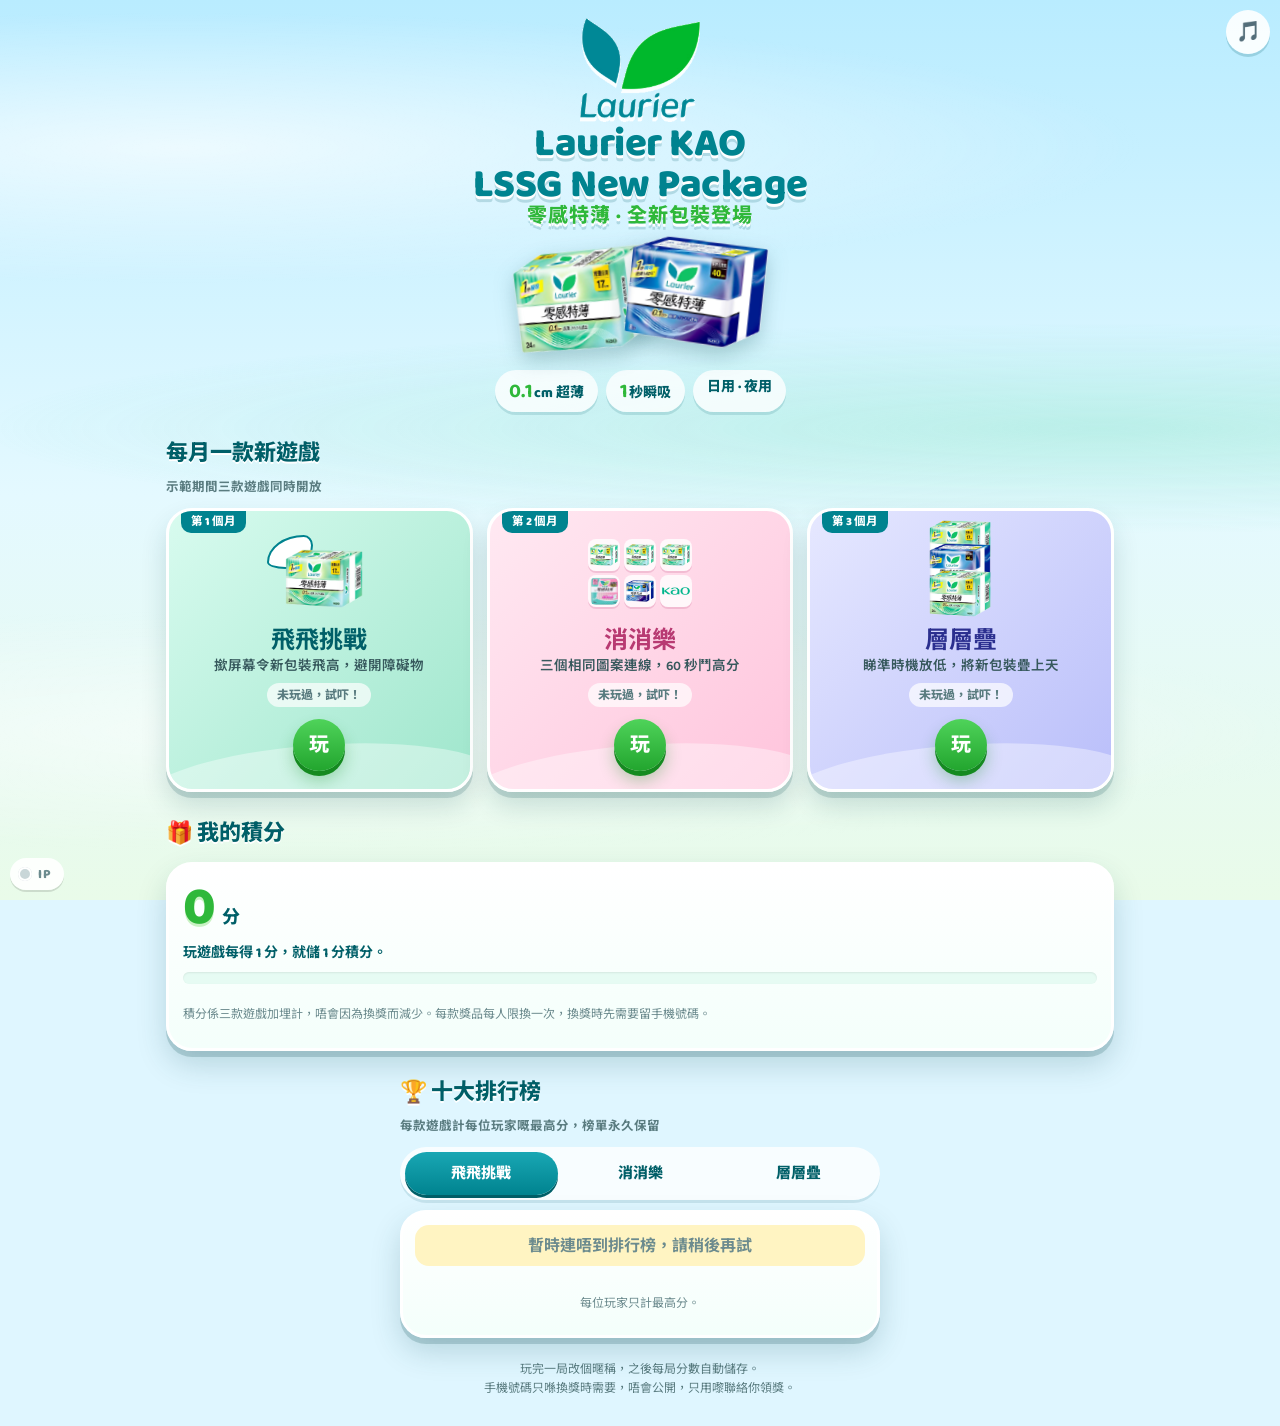
==== index.html @ 06feb4a9 "改做累計積分換獎品：每月一款遊戲、永久排行榜、四級獎品 - 移除抽獎輪盤；每得 1 分累計積分加 1 分，三款遊戲加埋計 - 計分統一：飛飛挑戰過一組 1 分、消消樂每消除一次 1 分、層層疊每疊一層" ====
<!doctype html>
<html lang="zh-HK">
<head>
<meta charset="utf-8">
<meta name="viewport" content="width=device-width,initial-scale=1,viewport-fit=cover">
<meta name="theme-color" content="#b9ecff">
<title>Laurier KAO LSSG New Package 遊戲大廳</title>
<meta name="description" content="Laurier 零感特薄新包裝小遊戲：飛飛挑戰、消消樂、層層疊。揀一款即玩，挑戰十大排行榜！">
<meta property="og:title" content="Laurier KAO LSSG New Package 遊戲大廳">
<meta property="og:description" content="三款 Laurier 零感特薄新包裝小遊戲，揀一款即玩，挑戰十大排行榜！">
<meta property="og:image" content="shared/assets/new1.png?v=3">
<link rel="icon" href="shared/assets/leaf.png?v=3">
<link rel="apple-touch-icon" href="shared/assets/leaf.png?v=3">
<link rel="preconnect" href="https://fonts.googleapis.com">
<link rel="preconnect" href="https://fonts.gstatic.com" crossorigin>
<link href="https://fonts.googleapis.com/css2?family=Baloo+2:wght@600;800&family=Noto+Sans+HK:wght@500;700;900&display=swap" rel="stylesheet">
<link rel="stylesheet" href="shared/common.css?v=12">
<link rel="stylesheet" href="shared/ip.css?v=12">
<script src="shared/ip.js?v=12"></script>
<link rel="stylesheet" href="hub.css?v=12">
</head>
<body class="hub">
<div class="bubbles" aria-hidden="true"></div>
<button class="icon-btn" id="mute" type="button">🎵</button>

<main class="lobby">
  <header class="hero">
    <span class="ip-badge ip-only">IP 期間限定版</span>
    <img class="ip-art ip-mascot" data-ip-art="mascot.png" alt="">
    <img class="logo" src="shared/assets/logo.png?v=3" alt="Laurier">
    <h1 class="title">Laurier KAO<br>LSSG New Package<small>零感特薄 · 全新包裝登場</small></h1>
    <div class="hero-packs" aria-hidden="true">
      <img class="hp hp-day" src="shared/assets/new1.png?v=3" alt="">
      <img class="hp hp-night" src="shared/assets/new2.png?v=3" alt="">
    </div>
    <ul class="chips" aria-label="產品特點">
      <li><b>0.1</b>cm 超薄</li>
      <li><b>1</b>秒瞬吸</li>
      <li>日用 · 夜用</li>
    </ul>
  </header>

  <section aria-labelledby="pickTitle">
    <h2 class="sec-title" id="pickTitle">每月一款新遊戲</h2>
    <p class="lb-reset" id="scheduleNote">示範期間三款遊戲同時開放</p>
    <div class="games">
      <a class="game-card g-fly" href="fly/" data-game="fly">
        <span class="month-tag">第 1 個月</span>
        <div class="art" aria-hidden="true">
          <span class="wing"></span>
          <img src="shared/assets/new1.png?v=3" alt="">
        </div>
        <div class="info">
          <h3>飛飛挑戰</h3>
          <p>撳屏幕令新包裝飛高，避開障礙物</p>
          <span class="best" data-best="laurier_fly_best"></span>
        </div>
        <span class="go">玩</span>
      </a>
      <a class="game-card g-match" href="match/" data-game="match">
        <span class="month-tag">第 2 個月</span>
        <div class="art" aria-hidden="true">
          <div class="mini-grid">
            <img src="shared/assets/new1.png?v=3" alt=""><img src="shared/assets/new1.png?v=3" alt=""><img src="shared/assets/new1.png?v=3" alt="">
            <img src="shared/assets/old1.png?v=3" alt=""><img src="shared/assets/new2.png?v=3" alt=""><img src="shared/assets/kao.png?v=3" alt="">
          </div>
        </div>
        <div class="info">
          <h3>消消樂</h3>
          <p>三個相同圖案連線，60 秒鬥高分</p>
          <span class="best" data-best="laurier_match_best"></span>
        </div>
        <span class="go">玩</span>
      </a>
      <a class="game-card g-stack" href="stack/" data-game="stack">
        <span class="month-tag">第 3 個月</span>
        <div class="art" aria-hidden="true">
          <img class="s3" src="shared/assets/new1.png?v=3" alt="">
          <img class="s2" src="shared/assets/new2.png?v=3" alt="">
          <img class="s1" src="shared/assets/new1.png?v=3" alt="">
        </div>
        <div class="info">
          <h3>層層疊</h3>
          <p>睇準時機放低，將新包裝疊上天</p>
          <span class="best" data-best="laurier_stack_best"></span>
        </div>
        <span class="go">玩</span>
      </a>
    </div>
  </section>

  <section class="wallet" aria-labelledby="walletTitle">
    <h2 class="sec-title" id="walletTitle">🎁 我的積分</h2>
    <div class="card wallet-card">
      <div class="pts-row"><b class="pts" id="myPts">0</b><span>分</span></div>
      <p class="pts-next" id="ptsNext">玩遊戲每得 1 分，就儲 1 分積分。</p>
      <div class="pts-bar" aria-hidden="true"><i id="ptsFill"></i></div>
      <ul class="tiers" id="tiers"></ul>
      <p class="lb-note">積分係三款遊戲加埋計，唔會因為換獎而減少。每款獎品每人限換一次，換獎時先需要留手機號碼。</p>
    </div>
  </section>

  <section class="board-sec" aria-labelledby="lbTitle">
    <img class="ip-art ip-corner" data-ip-art="corner.png" alt="">
    <h2 class="sec-title" id="lbTitle">🏆 十大排行榜</h2>
    <p class="lb-reset">每款遊戲計每位玩家嘅最高分，榜單永久保留</p>
    <div class="tabs" role="tablist">
      <button type="button" role="tab" class="tab on" data-game="fly" aria-selected="true">飛飛挑戰</button>
      <button type="button" role="tab" class="tab" data-game="match" aria-selected="false">消消樂</button>
      <button type="button" role="tab" class="tab" data-game="stack" aria-selected="false">層層疊</button>
    </div>
    <div class="card board-card">
      <ol class="lb" id="lbList"></ol>
      <p class="lb-note" id="lbNote"></p>
    </div>
  </section>

  <footer class="foot">玩完一局改個暱稱，之後每局分數自動儲存。<br>手機號碼只喺換獎時需要，唔會公開，只用嚟聯絡你領獎。</footer>
</main>

<div class="modal" id="redeemModal" hidden>
  <div class="card pop">
    <button class="close" type="button" data-close aria-label="關閉">×</button>
    <h2>🎁 兌換獎品</h2>
    <div id="redeemBody"></div>
  </div>
</div>

<script src="shared/config.js?v=12"></script>
<script src="shared/common.js?v=12"></script>
<script src="hub.js?v=12"></script>
</body>
</html>
---- shared/common.css ----
:root {
  --teal: #00838f;
  --teal-dark: #005f68;
  --green: #2fb83a;
  --green-light: #c9f2c4;
  --mint: #e6fbf3;
  --sky: #bfeaff;
  --pink: #ff7eb6;
  --yellow: #ffd84d;
  --ink: #17363a;
  --white: #ffffff;
  --card-shadow: 0 6px 0 rgba(0, 70, 76, .18), 0 14px 30px rgba(0, 70, 76, .18);
  --font: 'Baloo 2', 'Noto Sans HK', 'PingFang HK', 'Microsoft JhengHei', system-ui, sans-serif;
}
* { box-sizing: border-box; -webkit-tap-highlight-color: transparent; }
html, body { margin: 0; height: 100%; }
body {
  font-family: var(--font);
  color: var(--ink);
  background: linear-gradient(180deg, #b9ecff 0%, #e4f9ff 55%, #e9fbe9 100%);
  overflow: hidden;
  overscroll-behavior: none;
  touch-action: manipulation;
  -webkit-user-select: none; user-select: none;
}
button { font-family: inherit; cursor: pointer; }

/* floating decorative bubbles */
.bubbles { position: fixed; inset: 0; pointer-events: none; overflow: hidden; z-index: 0; }
.bubbles span {
  position: absolute; bottom: -60px; border-radius: 50%;
  background: radial-gradient(circle at 30% 30%, #fff, rgba(255,255,255,.35) 45%, rgba(255,255,255,.08) 70%);
  border: 2px solid rgba(255,255,255,.7);
  animation: rise linear infinite;
}
@keyframes rise { to { transform: translateY(-120vh) translateX(30px); } }

.screen {
  position: fixed; inset: 0; z-index: 5;
  display: flex; flex-direction: column; align-items: center; justify-content: center;
  padding: max(16px, env(safe-area-inset-top)) 16px max(16px, env(safe-area-inset-bottom));
  overflow-y: auto;
}
.screen[hidden] { display: none; }

.logo { width: min(150px, 38vw); filter: drop-shadow(0 4px 0 rgba(255,255,255,.9)); }
.title {
  margin: 6px 0 2px; text-align: center; line-height: 1.02;
  font-size: clamp(30px, 9vw, 46px); font-weight: 800; color: var(--teal);
  text-shadow: 0 3px 0 #fff, 0 6px 0 rgba(0, 95, 104, .18);
  letter-spacing: -.5px;
}
.title small { display: block; font-size: .5em; color: var(--green); letter-spacing: 1px; }
.tagline { margin: 4px 0 14px; font-weight: 700; color: var(--teal-dark); text-align: center; font-size: 15px; }

.btn {
  border: 0; border-radius: 999px; padding: 14px 34px;
  font-size: 22px; font-weight: 800; color: #fff;
  background: linear-gradient(180deg, #4fd35a, #22a52e);
  box-shadow: 0 6px 0 #158a20, 0 12px 20px rgba(21, 138, 32, .35);
  transition: transform .08s;
}
.btn:active { transform: translateY(4px); box-shadow: 0 2px 0 #158a20; }
.btn.teal { background: linear-gradient(180deg, #19a7b4, #00838f); box-shadow: 0 6px 0 #005f68, 0 12px 20px rgba(0, 95, 104, .3); }
.btn.teal:active { box-shadow: 0 2px 0 #005f68; }
.btn.ghost { background: #fff; color: var(--teal); box-shadow: 0 5px 0 rgba(0, 95, 104, .25); font-size: 17px; padding: 10px 22px; }
.btn.small { font-size: 17px; padding: 10px 22px; }
.btn:disabled { opacity: .6; }
.btn-row { display: flex; gap: 12px; flex-wrap: wrap; justify-content: center; margin-top: 14px; }

.pulse { animation: pulse 1.4s ease-in-out infinite; }
@keyframes pulse { 50% { transform: scale(1.06); } }

.icon-btn {
  position: fixed; z-index: 30; top: max(10px, env(safe-area-inset-top)); right: 10px;
  width: 44px; height: 44px; border-radius: 50%; border: 0; font-size: 20px;
  background: rgba(255,255,255,.9); box-shadow: 0 3px 0 rgba(0,95,104,.2);
}

.card {
  background: #fff; border-radius: 26px; padding: 18px 18px 16px;
  width: min(380px, 100%); box-shadow: var(--card-shadow); text-align: center;
  border: 3px solid #fff; position: relative;
}
.card h2 { margin: 0 0 4px; font-size: 26px; color: var(--teal); }
.big-score { font-size: 64px; font-weight: 800; line-height: 1; color: var(--green); text-shadow: 0 4px 0 var(--green-light); }
.sub { color: #5a7c80; font-weight: 600; font-size: 14px; }

/* leaderboard list */
.lb { list-style: none; margin: 10px 0 0; padding: 0; text-align: left; }
.lb li {
  display: flex; align-items: center; gap: 10px; padding: 7px 12px; margin-bottom: 5px;
  background: var(--mint); border-radius: 14px; font-weight: 700;
}
.lb li:nth-child(1) { background: #fff4c2; }
.lb li:nth-child(2) { background: #eef2f6; }
.lb li:nth-child(3) { background: #ffe6d4; }
.lb li.me { outline: 3px solid var(--green); }
.lb .rk { width: 28px; text-align: center; font-size: 18px; }
.lb .nm { flex: 1; overflow: hidden; text-overflow: ellipsis; white-space: nowrap; }
.lb .sc { font-size: 20px; color: var(--teal); }
.lb .lb-empty { justify-content: center; color: #6c8b8e; background: transparent; }
.lb-note { font-size: 12px; color: #6c8b8e; margin-top: 8px; }

/* score form */
.submit-form { margin-top: 12px; text-align: left; }
.submit-form label { display: block; font-weight: 700; font-size: 14px; margin: 8px 0 4px; }
.submit-form input[type=text], .submit-form input[type=tel] {
  width: 100%; padding: 11px 14px; font-size: 17px; font-family: inherit;
  border: 2.5px solid #bfe7e0; border-radius: 14px; outline: none; background: #f7fffc;
  -webkit-user-select: text; user-select: text;
}
.submit-form input:focus { border-color: var(--teal); }
.submit-form .agree { display: flex; gap: 8px; align-items: flex-start; font-size: 12px; font-weight: 500; color: #4f6f72; line-height: 1.4; }
.submit-form .agree input { margin-top: 2px; width: 18px; height: 18px; flex: none; }
.submit-form .form-msg { min-height: 20px; font-size: 14px; font-weight: 700; color: #e0527f; text-align: center; margin: 6px 0 0; }
.submit-form.done .form-msg { color: var(--green); }
.submit-form.done .fields { display: none; }
.submit-form button { width: 100%; margin-top: 8px; }

.foot { margin-top: 14px; font-size: 12px; color: #5a7c80; text-align: center; }
.foot a { color: var(--teal); font-weight: 700; }

.modal { position: fixed; inset: 0; z-index: 40; background: rgba(0, 60, 66, .35); display: flex; align-items: center; justify-content: center; padding: 16px; overflow-y: auto; }
.modal[hidden] { display: none; }
.modal .close { position: absolute; top: 8px; right: 10px; border: 0; background: none; font-size: 26px; color: #7aa; }

.pop { animation: pop .35s cubic-bezier(.2, 1.6, .5, 1) both; }
@keyframes pop { from { transform: scale(.6); opacity: 0; } }

/* ---------- brand layer (shared by lobby and games) ---------- */
:root {
  --night: #2b2f8f;
  --night-deep: #1b1d5c;
  --lav: #c9cbf7;
  --glass: rgba(255, 255, 255, .78);
}
body::before {
  /* soft ribbons, like the waves printed on the new pack */
  content: ''; position: fixed; inset: -10% -40%; z-index: 0; pointer-events: none; opacity: .9;
  background:
    radial-gradient(60% 18% at 30% 22%, rgba(255,255,255,.75), transparent 70%),
    radial-gradient(70% 14% at 70% 48%, rgba(120,225,190,.38), transparent 70%),
    radial-gradient(65% 16% at 35% 76%, rgba(255,255,255,.6), transparent 70%);
  animation: drift 16s ease-in-out infinite alternate;
}
@keyframes drift { from { transform: translateX(-4%) rotate(-5deg); } to { transform: translateX(4%) rotate(-2deg); } }

.eyebrow {
  display: inline-block; font-size: 12px; font-weight: 800; letter-spacing: 1.5px; text-transform: uppercase;
  color: var(--teal-dark); background: var(--glass); border-radius: 99px; padding: 4px 12px; margin-bottom: 4px;
  box-shadow: 0 2px 0 rgba(0,95,104,.12);
}
.game-title {
  margin: 4px 0 2px; text-align: center; line-height: 1.05; text-wrap: balance;
  font-size: clamp(38px, 12vw, 58px); font-weight: 800; color: var(--teal);
  text-shadow: 0 3px 0 #fff, 0 7px 0 rgba(0, 95, 104, .16);
}
.game-title small { display: block; font-size: .36em; color: var(--green); letter-spacing: 2px; text-shadow: 0 2px 0 #fff; }

.home-btn {
  position: fixed; z-index: 30; top: max(10px, env(safe-area-inset-top)); left: 10px;
  height: 44px; padding: 0 14px 0 10px; border-radius: 99px; border: 0;
  display: inline-flex; align-items: center; gap: 4px; text-decoration: none;
  font: 800 15px var(--font); color: var(--teal);
  background: rgba(255,255,255,.9); box-shadow: 0 3px 0 rgba(0,95,104,.2);
}
.home-btn::before { content: '‹'; font-size: 26px; line-height: 1; margin-top: -4px; }
.home-btn:active, .icon-btn:active { transform: translateY(2px); }

.card { background: linear-gradient(180deg, #fff, #f4fffb); }
.big-score { animation: pop .45s cubic-bezier(.2, 1.6, .5, 1) both; }
.btn { position: relative; overflow: hidden; }
.btn::after { /* glossy highlight */
  content: ''; position: absolute; left: 8%; right: 8%; top: 4px; height: 38%; border-radius: 99px;
  background: linear-gradient(180deg, rgba(255,255,255,.45), rgba(255,255,255,0)); pointer-events: none;
}
.btn.ghost::after { display: none; }
a:focus-visible, button:focus-visible, input:focus-visible { outline: 3px solid var(--yellow); outline-offset: 2px; }

@media (prefers-reduced-motion: reduce) {
  body::before, .bubbles span, .pulse { animation: none !important; }
}
.home-btn[hidden] { display: none; }

/* ---------- lucky wheel ---------- */
.wheel-modal { z-index: 60; }
.wheel-card { width: min(400px, 100%); }
.wheel-sub { min-height: 20px; margin-bottom: 4px; }
.wheel-wrap { position: relative; width: min(300px, 76vw); aspect-ratio: 1; margin: 8px auto 12px; }
.wheel-canvas { width: 100%; height: 100%; display: block; filter: drop-shadow(0 8px 12px rgba(0,70,76,.25)); }
.wheel-pointer {
  position: absolute; left: 50%; top: -8px; translate: -50% 0; width: 0; height: 0; z-index: 2;
  border-left: 16px solid transparent; border-right: 16px solid transparent; border-top: 30px solid #ff4f8b;
  filter: drop-shadow(0 3px 0 rgba(0,0,0,.18));
}
.wheel-pointer::after { content: ''; position: absolute; left: -7px; top: -30px; width: 14px; height: 14px; border-radius: 50%; background: #fff; }
.wheel-go { width: 70%; }
.wheel-msg { margin: 12px 0 6px; font-weight: 700; line-height: 1.5; color: var(--teal-dark); }
.wheel-result b { font-size: 26px; color: var(--green); }
.wheel-result small { color: #5a7c80; }
.wheel-check { text-align: left; }
.wheel-check label { display: block; font-weight: 700; font-size: 14px; margin: 8px 0 4px; }
.wheel-check input { width: 100%; padding: 11px 14px; font: 600 17px var(--font); border: 2.5px solid #bfe7e0; border-radius: 14px; background: #f7fffc; -webkit-user-select: text; user-select: text; }
.wheel-check button { width: 100%; margin-top: 10px; }
.wheel-check .form-msg { min-height: 20px; font-size: 14px; font-weight: 700; color: #e0527f; text-align: center; margin: 6px 0 0; }
.spin-list { list-style: none; margin: 8px 0 0; padding: 0; text-align: left; }
.spin-list li { display: flex; align-items: center; justify-content: space-between; gap: 10px; padding: 10px 12px; margin-bottom: 6px; background: var(--mint); border-radius: 14px; font-size: 15px; }
.spin-list .btn { padding: 6px 18px; font-size: 15px; }
.spin-list .won { color: var(--green); font-weight: 800; font-size: 13px; text-align: right; }
.spin-list .nope { color: #6c8b8e; font-weight: 700; font-size: 13px; }
.spin-cta { width: 100%; margin-top: 8px; background: linear-gradient(180deg, #ff8fbe, #f0559a); box-shadow: 0 6px 0 #c23b77, 0 12px 20px rgba(194,59,119,.3); }
.spin-cta:active { box-shadow: 0 2px 0 #c23b77; }
.spin-cta[hidden] { display: none; }
.submit-form.done .spin-cta { display: block; }
.confetti { position: absolute; top: 45%; width: 8px; height: 12px; border-radius: 2px; animation: confetti 1.5s ease-out forwards; pointer-events: none; }
@keyframes confetti { to { transform: translate(var(--dx), var(--dy)) rotate(var(--r)); opacity: 0; } }
.wheel-check .agree { display: flex; gap: 8px; align-items: flex-start; font-size: 12px; font-weight: 500; color: #4f6f72; line-height: 1.4; }
.wheel-check .agree input { width: 18px; height: 18px; margin-top: 2px; flex: none; padding: 0; }
.link-btn { display: block; width: 100%; margin-top: 10px; border: 0; background: none; font: 600 13px var(--font); color: var(--teal); text-decoration: underline; }
.submit-form .form-msg .gain { font-size: 22px; color: var(--green); }
.submit-form.done .form-msg { line-height: 1.5; }
---- shared/ip.css ----
/* IP 期間限定版: pink gingham, polka dots, bows and hearts. Only applies when <html class="ip">. */
:root {
  --ip-bow: url("data:image/svg+xml,%3Csvg xmlns='http://www.w3.org/2000/svg' viewBox='0 0 64 40'%3E%3Cpath d='M30 19C22 4 6 2 3 10s6 19 27 11z' fill='%23ff9cc2' stroke='%23e0457b' stroke-width='2.5' stroke-linejoin='round'/%3E%3Cpath d='M34 19C42 4 58 2 61 10s-6 19-27 11z' fill='%23ff9cc2' stroke='%23e0457b' stroke-width='2.5' stroke-linejoin='round'/%3E%3Cpath d='M28 22l-9 15h8l5-8 5 8h8l-9-15z' fill='%23ff9cc2' stroke='%23e0457b' stroke-width='2.5' stroke-linejoin='round'/%3E%3Ccircle cx='32' cy='20' r='6.5' fill='%23ffc4da' stroke='%23e0457b' stroke-width='2.5'/%3E%3Cpath d='M12 9c4-2 8 0 11 4' stroke='%23fff' stroke-width='2' fill='none' stroke-linecap='round' opacity='.8'/%3E%3C/svg%3E");
  --ip-heart: url("data:image/svg+xml,%3Csvg xmlns='http://www.w3.org/2000/svg' viewBox='0 0 32 30'%3E%3Cpath d='M16 29S1 19.5 1 9.5C1 4.8 4.6 1 9 1c3 0 5.6 1.7 7 4.2C17.4 2.7 20 1 23 1c4.4 0 8 3.8 8 8.5C31 19.5 16 29 16 29z' fill='%23ff8fb8'/%3E%3Cellipse cx='9' cy='8' rx='3.5' ry='2.2' fill='%23fff' opacity='.7' transform='rotate(-30 9 8)'/%3E%3C/svg%3E");
}

/* --- the switch (always visible) --- */
.ip-switch {
  position: fixed; z-index: 70; left: max(10px, env(safe-area-inset-left)); bottom: max(10px, env(safe-area-inset-bottom));
  display: inline-flex; align-items: center; gap: 6px; height: 32px; padding: 0 12px 0 8px; border: 0; border-radius: 99px;
  font: 800 13px var(--font); letter-spacing: 1px; color: #6c8b8e; background: rgba(255,255,255,.88);
  box-shadow: 0 2px 0 rgba(0,0,0,.12); cursor: pointer;
}
.ip-switch .ip-dot { width: 14px; height: 14px; border-radius: 50%; background: #c9d6d8; box-shadow: inset 0 0 0 2px #fff; }
.ip-switch.on { color: #fff; background: linear-gradient(180deg, #ff8fbe, #e0457b); box-shadow: 0 2px 0 #b8325f; }
.ip-switch.on .ip-dot { background: #fff; }

/* artwork slots: only in IP mode */
.ip-art, .ip-only { display: none !important; }
html.ip .ip-art, html.ip .ip-only { display: revert !important; }

/* --- palette --- */
html.ip {
  --teal: #e0457b; --teal-dark: #b8325f; --green: #ff5c9a; --green-light: #ffd3e4;
  --mint: #fff0f6; --sky: #ffe3ef; --pink: #ff7eb6; --glass: rgba(255,255,255,.82);
  --card-shadow: 0 6px 0 rgba(184,50,95,.18), 0 14px 30px rgba(184,50,95,.18);
  background: #ffe9f2;
}
html.ip body {
  color: #5b2a3f;
  background:
    radial-gradient(circle, rgba(255,255,255,.75) 2.2px, transparent 2.6px) 0 0 / 22px 22px,
    linear-gradient(180deg, #ffd6e7 0%, #ffeaf3 55%, #fff6fa 100%);
}
html.ip body::before {
  background:
    radial-gradient(60% 18% at 30% 22%, rgba(255,255,255,.7), transparent 70%),
    radial-gradient(70% 14% at 70% 48%, rgba(255,160,200,.35), transparent 70%),
    radial-gradient(65% 16% at 35% 76%, rgba(255,255,255,.55), transparent 70%);
}
html.ip body.hub::after { background: radial-gradient(circle, rgba(255,255,255,.75) 2.2px, transparent 2.6px) 0 0 / 22px 22px, linear-gradient(180deg, #ffd6e7 0%, #ffeaf3 55%, #fff6fa 100%); }

/* floating bubbles become hearts */
html.ip .bubbles span { border: 0; border-radius: 0; background: var(--ip-heart) center / contain no-repeat; opacity: .75; }

/* titles */
html.ip .title, html.ip .game-title { color: #e0457b; text-shadow: 0 3px 0 #fff, 0 7px 0 rgba(184,50,95,.16); }
html.ip .title small, html.ip .game-title small { color: #ff5c9a; }
html.ip .eyebrow { color: #b8325f; }
html.ip .eyebrow::after { content: ' · 期間限定'; color: #ff5c9a; }
html.ip .eyebrow { position: relative; padding-left: 38px; }
html.ip .eyebrow::before { content: ''; position: absolute; left: 8px; top: 50%; width: 24px; height: 16px; translate: 0 -50%; background: var(--ip-bow) center / contain no-repeat; }

/* buttons */
html.ip .btn { background: linear-gradient(180deg, #ff8fbe, #f0559a); box-shadow: 0 6px 0 #c23b77, 0 12px 20px rgba(194,59,119,.32); }
html.ip .btn:active { box-shadow: 0 2px 0 #c23b77; }
html.ip .btn.teal { background: linear-gradient(180deg, #f06aa5, #d23f78); box-shadow: 0 6px 0 #a52c5c, 0 12px 20px rgba(165,44,92,.3); }
html.ip .btn.ghost { background: #fff; color: #e0457b; box-shadow: 0 5px 0 rgba(184,50,95,.22); }
html.ip .home-btn, html.ip .icon-btn { color: #e0457b; box-shadow: 0 3px 0 rgba(184,50,95,.22); }

/* cards and modals: white with a pink gingham band and a bow on top */
html.ip .card {
  background:
    linear-gradient(rgba(255,255,255,.94), rgba(255,255,255,.94)) padding-box,
    repeating-linear-gradient(0deg, rgba(255,143,184,.35) 0 8px, transparent 8px 16px),
    repeating-linear-gradient(90deg, rgba(255,143,184,.35) 0 8px, #fff 8px 16px);
  border: 6px solid transparent; background-clip: padding-box, border-box, border-box;
}
html.ip .card::before {
  content: ''; position: absolute; left: 50%; top: -24px; width: 60px; height: 38px; translate: -50% 0; z-index: 1;
  background: var(--ip-bow) center / contain no-repeat; pointer-events: none;
}
html.ip .modal { background: rgba(120,30,70,.3); }
html.ip #over { background: rgba(120,30,70,.25); }

/* leaderboard */
html.ip .lb li { background: #fff0f6; }
html.ip .lb li:nth-child(1) { background: #ffe1ee; }
html.ip .lb li:nth-child(2) { background: #fff3f8; }
html.ip .lb li:nth-child(3) { background: #ffeef1; }
html.ip .lb li.me { outline-color: #ff5c9a; }
html.ip .lb .sc { color: #e0457b; }
html.ip .big-score { color: #ff5c9a; text-shadow: 0 4px 0 #ffd3e4; }
html.ip .submit-form input[type=text] { border-color: #ffc4da; background: #fff8fb; }
html.ip .submit-form input:focus { border-color: #e0457b; }
html.ip .spin-list li { background: #fff0f6; }

/* ---------- lobby ---------- */
html.ip .hero { position: relative; }
html.ip .ip-badge {
  display: inline-block !important; margin: 0 0 6px; padding: 5px 16px 5px 34px; border-radius: 99px;
  font-weight: 800; font-size: 14px; letter-spacing: 1px; color: #fff;
  background: var(--ip-heart) 10px center / 18px no-repeat, linear-gradient(180deg, #ff8fbe, #e0457b);
  box-shadow: 0 3px 0 #b8325f;
}
html.ip .ip-mascot { display: block !important; width: min(170px, 44vw); margin: -6px auto 4px; filter: drop-shadow(0 8px 10px rgba(184,50,95,.25)); }
html.ip .chips li { color: #b8325f; box-shadow: 0 3px 0 rgba(184,50,95,.14); }
html.ip .chips b { color: #ff5c9a; }
html.ip .sec-title { color: #b8325f; }
html.ip .game-card { border-color: #fff; box-shadow: 0 6px 0 rgba(184,50,95,.16), 0 14px 26px rgba(184,50,95,.16); }
html.ip .g-fly { background: repeating-linear-gradient(0deg, rgba(255,255,255,.35) 0 10px, transparent 10px 20px), repeating-linear-gradient(90deg, rgba(255,255,255,.35) 0 10px, transparent 10px 20px), linear-gradient(135deg, #ffd9e8, #ffb3d0); }
html.ip .g-match { background: radial-gradient(circle, rgba(255,255,255,.7) 2.5px, transparent 3px) 0 0 / 18px 18px, linear-gradient(135deg, #ffe9f2, #ffc4dc); }
html.ip .g-stack { background: repeating-linear-gradient(90deg, rgba(255,255,255,.45) 0 12px, transparent 12px 24px), linear-gradient(135deg, #ffe0ee, #f7b7d6); }
html.ip .game-card h3, html.ip .g-match h3, html.ip .g-stack h3 { color: #c2386c; }
html.ip .game-card::after { content: ''; position: absolute; right: 10px; top: 8px; width: 34px; height: 22px; background: var(--ip-bow) center / contain no-repeat; }
html.ip .go { background: linear-gradient(180deg, #ff8fbe, #f0559a); box-shadow: 0 5px 0 #c23b77, 0 10px 16px rgba(194,59,119,.3); }
html.ip .g-fly .wing { border-color: #e0457b; }
html.ip .tabs { box-shadow: 0 3px 0 rgba(184,50,95,.12); }
html.ip .tab { color: #b8325f; }
html.ip .tab.on { background: linear-gradient(180deg, #ff8fbe, #e0457b); box-shadow: 0 3px 0 #b8325f; }
html.ip .board-sec { position: relative; }
html.ip .ip-corner { display: block !important; position: absolute; right: -4px; top: -26px; width: 82px; pointer-events: none; }

/* ---------- fly ---------- */
html.ip .pick-item { color: #b8325f; }
html.ip .pick-item.on { border-color: #ff5c9a; box-shadow: 0 8px 0 rgba(255,92,154,.3); }
html.ip .hud-score { text-shadow: 0 4px 0 #e0457b, 0 0 2px #e0457b, 3px 0 0 #e0457b, -3px 0 0 #e0457b, 0 -3px 0 #e0457b; }
html.ip .hud-tip, html.ip .hud-sub { color: #e0457b; }

/* ---------- match ---------- */
html.ip .howto, html.ip .hud-box { box-shadow: 0 4px 0 rgba(184,50,95,.14); }
html.ip .hud-box { background: linear-gradient(180deg, #fff, #fff0f6); }
html.ip .hud-box .val, html.ip #timeText, html.ip .howto-cap { color: #e0457b; }
html.ip .timebar i { background: linear-gradient(90deg, #ff8fbe, #ffc4da); }
html.ip .board {
  background: radial-gradient(circle, rgba(255,255,255,.8) 2.5px, transparent 3px) 0 0 / 20px 20px, linear-gradient(160deg, rgba(255,214,231,.85), rgba(255,236,244,.75));
  box-shadow: inset 0 0 0 3px rgba(255,255,255,.95), 0 8px 0 rgba(184,50,95,.16), 0 22px 44px rgba(184,50,95,.2);
}
html.ip .cell-bg { background: rgba(255,255,255,.6); }
html.ip .t0 .face { background: linear-gradient(160deg, #ffffff, #ffd9e8); }
html.ip .t1 .face { background: linear-gradient(160deg, #fff4fa, #f6c5e0); }
html.ip .t2 .face { background: linear-gradient(160deg, #ffffff, #ffe6cf); }
html.ip .t3 .face { background: linear-gradient(160deg, #ffffff, #e9e2ff); }
html.ip .t4 .face { background: linear-gradient(160deg, #ffffff, #dff5ea); }
html.ip .tile.new-pack .face::after, html.ip .tile-demo.t-new::after, html.ip .new-tag { background: linear-gradient(180deg, #ff8fbe, #e0457b); }
html.ip .tile-demo { background: linear-gradient(160deg, #ffffff, #ffd9e8); }
html.ip .tagline b { color: #ff5c9a; }
html.ip #play-screen.hurry::after { box-shadow: inset 0 0 60px 10px rgba(224,69,123,.55); }

/* ---------- stack ---------- */
html.ip .demo img { filter: drop-shadow(0 3px 0 rgba(184,50,95,.18)); }

/* ---------- lucky wheel ---------- */
html.ip .wheel-pointer { border-top-color: #e0457b; }
html.ip .spin-banner { background: repeating-linear-gradient(0deg, rgba(255,255,255,.3) 0 9px, transparent 9px 18px), repeating-linear-gradient(90deg, rgba(255,255,255,.3) 0 9px, transparent 9px 18px), linear-gradient(135deg, #ffd3e6, #ffa9cd); }
html.ip .ip-win { display: block !important; width: 120px; margin: 0 auto -6px; }
.screen .ip-mascot, html.ip .screen .ip-mascot { width: min(120px, 30vw) !important; margin: 0 auto 2px !important; }

/* IP character peeking over the match-3 board */
html.ip .ip-peek { display: block !important; position: absolute; z-index: 6; right: -10px; top: -60px; width: 74px; pointer-events: none; filter: drop-shadow(0 4px 4px rgba(184,50,95,.25)); }
html.ip .hud { position: relative; z-index: 7; }
/* IP character on the game-over card */
html.ip #over .card::after { content: ''; position: absolute; left: -18px; bottom: -14px; width: 84px; height: 72px; background: url('ip/win.png') center / contain no-repeat; pointer-events: none; }
html.ip .t5 .face { background: linear-gradient(160deg, #f2fbff, #b9e3fb); }
html.ip .t5 .face img { width: 96%; height: 96%; }
---- hub.css ----
/* Game lobby: one scrolling column — brand hero, three game cards, shared leaderboard. */
body.hub { overflow-x: hidden; overflow-y: auto; height: auto; min-height: 100%; -webkit-user-select: none; user-select: none; }
.lobby {
  position: relative; z-index: 2; width: min(480px, 100%); margin: 0 auto;
  padding: max(18px, env(safe-area-inset-top)) max(16px, env(safe-area-inset-right)) max(28px, env(safe-area-inset-bottom)) max(16px, env(safe-area-inset-left));
  display: flex; flex-direction: column; gap: 22px;
}

.hero { display: flex; flex-direction: column; align-items: center; text-align: center; }
.hero .logo { width: min(120px, 30vw); }
.hero .title { font-size: clamp(28px, 8.4vw, 40px); }
.hero-packs { position: relative; width: 250px; height: 118px; margin: 10px 0 2px; }
.hero-packs .hp { position: absolute; width: 138px; filter: drop-shadow(0 8px 10px rgba(0, 70, 76, .25)); }
.hp-day { left: 0; top: 10px; transform: rotate(-7deg); animation: floaty 3.2s ease-in-out infinite; }
.hp-night { right: 0; top: 0; transform: rotate(6deg); animation: floaty 3.2s ease-in-out -1.6s infinite; }
@keyframes floaty { 50% { translate: 0 -8px; } }
.chips { list-style: none; display: flex; flex-wrap: wrap; justify-content: center; gap: 8px; margin: 12px 0 0; padding: 0; }
.chips li {
  font-weight: 800; font-size: 14px; color: var(--teal-dark); background: var(--glass);
  border-radius: 99px; padding: 5px 14px; box-shadow: 0 3px 0 rgba(0, 95, 104, .14);
}
.chips b { font-size: 20px; color: var(--green); margin-right: 1px; }

.sec-title { margin: 0 0 10px; font-size: 22px; font-weight: 800; color: var(--teal-dark); text-shadow: 0 2px 0 #fff; }

.games { display: flex; flex-direction: column; gap: 14px; }
.game-card {
  position: relative; display: flex; align-items: center; gap: 12px; min-height: 108px;
  padding: 12px 14px 12px 12px; border-radius: 26px; text-decoration: none; color: var(--ink); overflow: hidden;
  border: 3px solid #fff; box-shadow: 0 6px 0 rgba(0, 70, 76, .16), 0 14px 26px rgba(0, 70, 76, .16);
  transition: transform .1s;
}
.game-card:active { transform: translateY(4px) scale(.99); box-shadow: 0 2px 0 rgba(0, 70, 76, .16); }
.game-card::before { /* pack-style wave */
  content: ''; position: absolute; left: -10%; right: -10%; bottom: -46px; height: 90px; border-radius: 50%;
  background: rgba(255, 255, 255, .38); transform: rotate(-4deg); pointer-events: none;
}
.g-fly { background: linear-gradient(135deg, #d8fbef, #9fe6cc); }
.g-match { background: linear-gradient(135deg, #ffe9f2, #ffc4dc); }
.g-stack { background: linear-gradient(135deg, #e6e8ff, #b9befa); }
.game-card .art { position: relative; flex: none; width: 104px; height: 84px; }
.game-card .info { position: relative; flex: 1; min-width: 0; }
.game-card h3 { margin: 0; font-size: 24px; line-height: 1.1; color: var(--teal-dark); }
.g-match h3 { color: #b83a72; } .g-stack h3 { color: var(--night); }
.game-card p { margin: 2px 0 6px; font-size: 13.5px; font-weight: 600; line-height: 1.35; color: #37595d; }
.best { display: inline-block; font-size: 12px; font-weight: 800; padding: 2px 10px; border-radius: 99px; background: rgba(255, 255, 255, .7); color: #5a7c80; }
.best.has { color: var(--teal-dark); background: #fff; }
.go {
  position: relative; flex: none; width: 52px; height: 52px; border-radius: 50%; display: grid; place-items: center;
  font-weight: 800; font-size: 20px; color: #fff; background: linear-gradient(180deg, #4fd35a, #22a52e);
  box-shadow: 0 5px 0 #158a20, 0 10px 16px rgba(21, 138, 32, .3);
}

/* card art */
.g-fly .art img { position: absolute; left: 18px; top: 16px; width: 78px; animation: flyBob 1.5s ease-in-out infinite; }
.g-fly .wing {
  position: absolute; left: 0; top: 2px; width: 46px; height: 34px; background: #fff; border: 2.5px solid var(--teal);
  border-radius: 80% 20% 60% 40% / 80% 30% 70% 20%; transform-origin: 100% 100%; animation: flap .5s ease-in-out infinite alternate, flyBob 1.5s ease-in-out infinite;
}
@keyframes flap { from { rotate: 12deg; } to { rotate: -24deg; } }
@keyframes flyBob { 50% { translate: 0 -6px; } }
.mini-grid { display: grid; grid-template-columns: repeat(3, 1fr); gap: 4px; padding-top: 6px; }
.mini-grid img { width: 100%; aspect-ratio: 1; object-fit: contain; background: rgba(255, 255, 255, .8); border-radius: 8px; padding: 2px; box-shadow: 0 2px 0 rgba(184, 58, 114, .18); }
.mini-grid img:nth-child(-n+3) { animation: tilePulse 1.4s ease-in-out infinite; }
.mini-grid img:nth-child(2) { animation-delay: .12s; } .mini-grid img:nth-child(3) { animation-delay: .24s; }
@keyframes tilePulse { 50% { scale: 1.1; box-shadow: 0 0 0 2px var(--yellow); } }
.g-stack .art img { position: absolute; width: 62px; left: 20px; }
.g-stack .s1 { bottom: 0; } .g-stack .s2 { bottom: 25px; left: 26px; }
.g-stack .s3 { bottom: 50px; animation: stackSlide 1.4s ease-in-out infinite alternate; }
@keyframes stackSlide { from { translate: -16px 0; } to { translate: 16px 0; } }

/* leaderboard */
.tabs { display: flex; gap: 6px; background: var(--glass); padding: 5px; border-radius: 99px; margin-bottom: 10px; box-shadow: 0 3px 0 rgba(0, 95, 104, .12); }
.tab { flex: 1; border: 0; background: transparent; border-radius: 99px; padding: 9px 4px; font: 800 15px var(--font); color: var(--teal-dark); }
.tab.on { background: linear-gradient(180deg, #19a7b4, #00838f); color: #fff; box-shadow: 0 3px 0 #005f68; }
.board-card { width: 100%; padding: 12px 12px 10px; }
.board-card .lb { margin-top: 0; min-height: 60px; }

.foot { margin: 0; line-height: 1.6; }

@media (min-width: 760px) {
  .lobby { width: min(980px, 100%); }
  .games { flex-direction: row; }
  .game-card { flex: 1; flex-direction: column; text-align: center; padding: 18px 14px; }
  .game-card .art { margin: 0 auto; }
  .board-sec { width: min(480px, 100%); margin: 0 auto; }
}
@media (prefers-reduced-motion: reduce) { .hp, .g-fly .art img, .g-fly .wing, .mini-grid img, .g-stack .s3 { animation: none !important; } }
/* the page scrolls, so the sky gradient is pinned to the screen instead of the body */
html { background: #dff6ff; }
body.hub { background: transparent; }
body.hub::after { content: ''; position: fixed; inset: 0; z-index: -1; background: linear-gradient(180deg, #b9ecff 0%, #e4f9ff 55%, #e9fbe9 100%); }
.spin-banner {
  width: 100%; display: flex; align-items: center; gap: 10px; text-align: left; margin: 0 0 12px; padding: 12px 14px;
  border: 3px solid #fff; border-radius: 22px; font-family: var(--font); color: #7a1d4a;
  background: linear-gradient(135deg, #ffe3f0, #ffc0dc); box-shadow: 0 5px 0 rgba(194,59,119,.22), 0 12px 22px rgba(194,59,119,.18);
}
.spin-banner[hidden] { display: none; }
.spin-banner:active { transform: translateY(3px); }
.sb-icon { font-size: 34px; animation: spinIcon 4s linear infinite; }
@keyframes spinIcon { to { rotate: 360deg; } }
.sb-text { flex: 1; min-width: 0; display: flex; flex-direction: column; }
.sb-text b { font-size: 18px; }
.sb-text small { font-size: 12.5px; font-weight: 600; color: #8a4a68; }
.sb-go { flex: none; padding: 8px 16px; border-radius: 99px; font-weight: 800; color: #fff; background: linear-gradient(180deg, #ff8fbe, #f0559a); box-shadow: 0 4px 0 #c23b77; }
@media (prefers-reduced-motion: reduce) { .sb-icon { animation: none; } }
.lb-reset { margin: -6px 0 10px; font-size: 12.5px; font-weight: 700; color: #5a7c80; }

/* ---------- monthly schedule ---------- */
.month-tag { position: absolute; left: 12px; top: -1px; z-index: 1; padding: 2px 10px; border-radius: 0 0 10px 10px; font-size: 11.5px; font-weight: 800; color: #fff; background: var(--teal); }
.game-card { padding-top: 22px; }
.game-card.current { outline: 3px solid var(--yellow); }
.game-card.locked { filter: grayscale(.7); opacity: .65; pointer-events: none; }
.game-card.locked .go { background: #9db3b5; box-shadow: 0 5px 0 #7d9193; }

/* ---------- points and rewards ---------- */
.wallet-card { width: 100%; text-align: left; padding: 16px 14px 12px; }
.pts-row { display: flex; align-items: baseline; gap: 6px; }
.pts-row .pts { font-size: 54px; line-height: 1; font-weight: 800; color: var(--green); text-shadow: 0 3px 0 var(--green-light); font-variant-numeric: tabular-nums; }
.pts-row span { font-weight: 800; color: var(--teal-dark); font-size: 18px; }
.pts-next { margin: 6px 0 8px; font-weight: 700; font-size: 14px; color: var(--teal-dark); }
.pts-bar { height: 12px; border-radius: 99px; background: var(--mint); overflow: hidden; box-shadow: inset 0 1px 2px rgba(0,0,0,.08); }
.pts-bar i { display: block; height: 100%; width: 0; border-radius: 99px; background: linear-gradient(90deg, var(--green), #a6e86b); transition: width .6s ease; }
.tiers { list-style: none; margin: 12px 0 0; padding: 0; display: flex; flex-direction: column; gap: 6px; }
.tiers li { display: flex; align-items: center; gap: 10px; padding: 9px 10px; border-radius: 14px; background: var(--mint); }
.tiers li.ready { background: #fff4c2; }
.t-tier { flex: none; padding: 2px 8px; border-radius: 8px; font-size: 11.5px; font-weight: 800; color: #fff; background: var(--teal); white-space: nowrap; }
.t-info { flex: 1; min-width: 0; display: flex; flex-direction: column; line-height: 1.25; }
.t-info b { font-size: 15px; }
.t-info small { font-size: 12px; font-weight: 700; color: #5a7c80; }
.tiers .btn { flex: none; padding: 6px 16px; font-size: 15px; }
.t-wait { flex: none; font-size: 12.5px; font-weight: 700; color: #6c8b8e; }
.t-done { flex: none; font-size: 13px; font-weight: 800; color: var(--green); }
.redeem-what { display: flex; align-items: center; justify-content: center; gap: 8px; margin: 8px 0 0; font-size: 18px; }
.redeem-ok { font-weight: 700; line-height: 1.6; }
.redeem-ok b { font-size: 22px; color: var(--green); }
html.ip .month-tag, html.ip .t-tier { background: #e0457b; }
html.ip .tiers li { background: #fff0f6; } html.ip .tiers li.ready { background: #ffe1ee; }
html.ip .pts-bar i { background: linear-gradient(90deg, #ff8fbe, #ffc4da); }
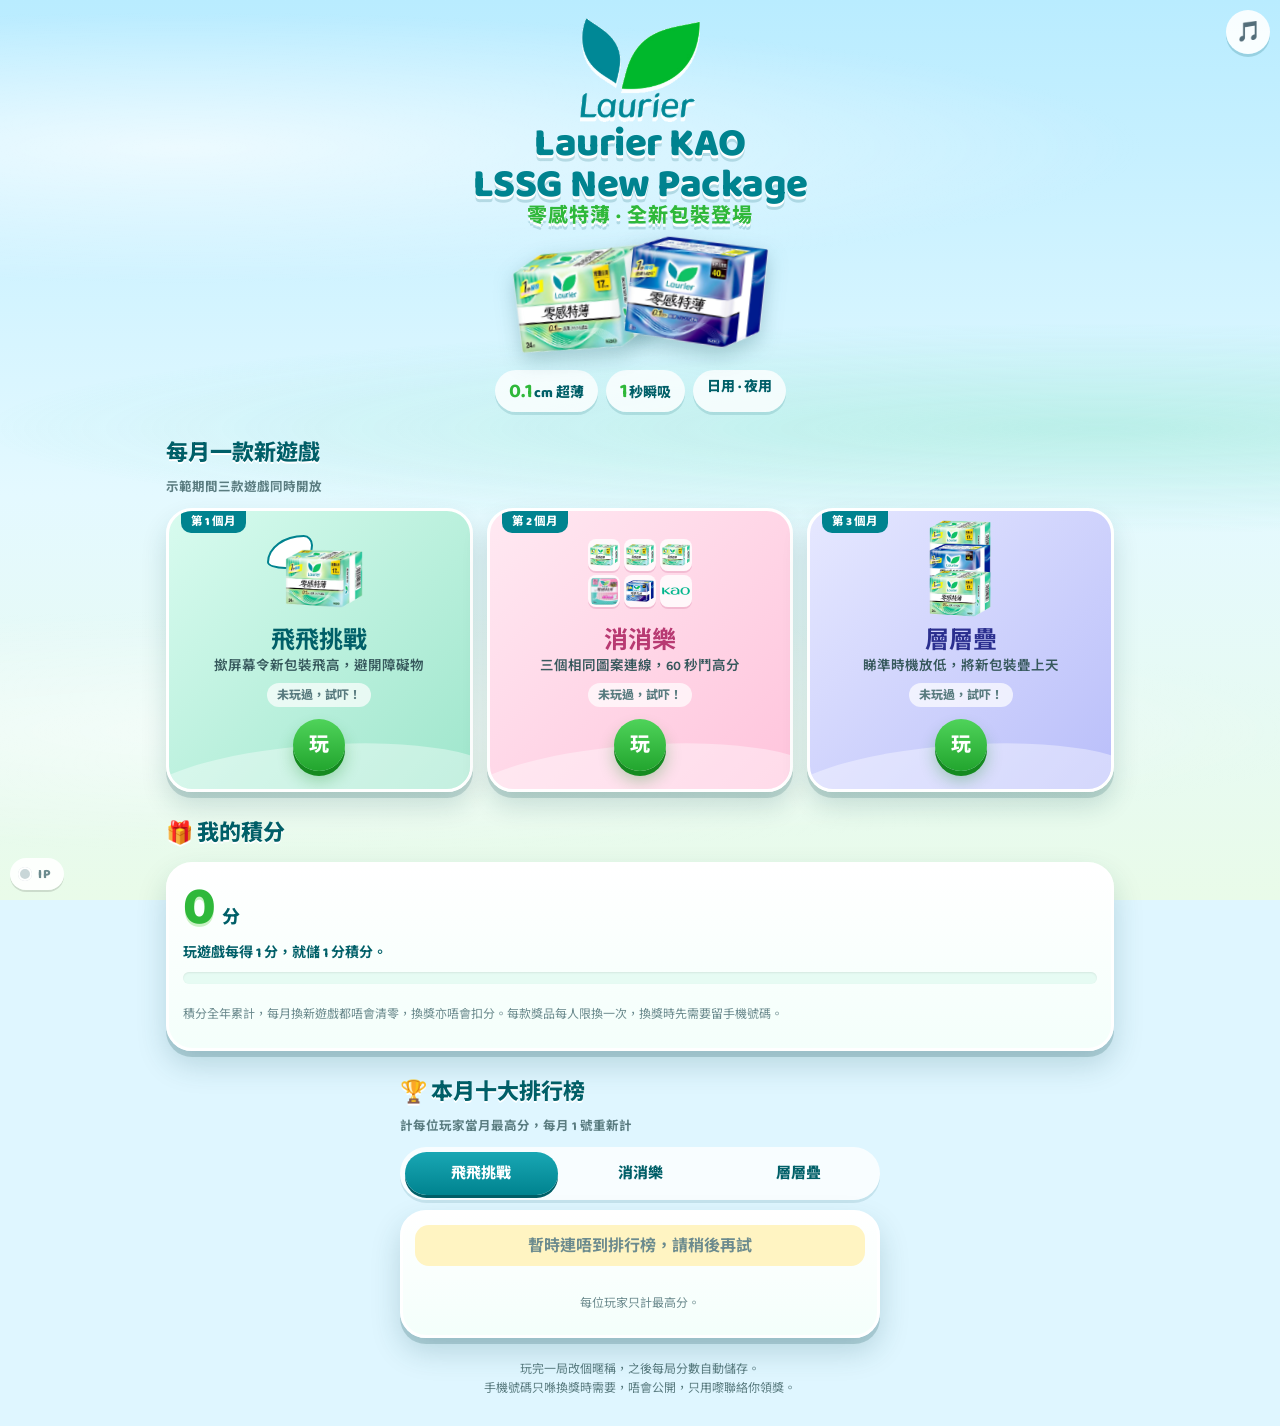
==== commit 9c2f4441: "排行榜每月 1 號重新計，累計積分全年保留 Co-Authored-By: Claude Opus 5.5 <noreply@anthropic.com> Claude-Session: https:" ====
--- a/index.html
+++ b/index.html
@@ -14,10 +14,10 @@
 <link rel="preconnect" href="https://fonts.googleapis.com">
 <link rel="preconnect" href="https://fonts.gstatic.com" crossorigin>
 <link href="https://fonts.googleapis.com/css2?family=Baloo+2:wght@600;800&family=Noto+Sans+HK:wght@500;700;900&display=swap" rel="stylesheet">
-<link rel="stylesheet" href="shared/common.css?v=12">
-<link rel="stylesheet" href="shared/ip.css?v=12">
-<script src="shared/ip.js?v=12"></script>
-<link rel="stylesheet" href="hub.css?v=12">
+<link rel="stylesheet" href="shared/common.css?v=13">
+<link rel="stylesheet" href="shared/ip.css?v=13">
+<script src="shared/ip.js?v=13"></script>
+<link rel="stylesheet" href="hub.css?v=13">
 </head>
 <body class="hub">
 <div class="bubbles" aria-hidden="true"></div>
@@ -96,14 +96,14 @@
       <p class="pts-next" id="ptsNext">玩遊戲每得 1 分，就儲 1 分積分。</p>
       <div class="pts-bar" aria-hidden="true"><i id="ptsFill"></i></div>
       <ul class="tiers" id="tiers"></ul>
-      <p class="lb-note">積分係三款遊戲加埋計，唔會因為換獎而減少。每款獎品每人限換一次，換獎時先需要留手機號碼。</p>
+      <p class="lb-note">積分全年累計，每月換新遊戲都唔會清零，換獎亦唔會扣分。每款獎品每人限換一次，換獎時先需要留手機號碼。</p>
     </div>
   </section>
 
   <section class="board-sec" aria-labelledby="lbTitle">
     <img class="ip-art ip-corner" data-ip-art="corner.png" alt="">
-    <h2 class="sec-title" id="lbTitle">🏆 十大排行榜</h2>
-    <p class="lb-reset">每款遊戲計每位玩家嘅最高分，榜單永久保留</p>
+    <h2 class="sec-title" id="lbTitle">🏆 本月十大排行榜</h2>
+    <p class="lb-reset">計每位玩家當月最高分，每月 1 號重新計</p>
     <div class="tabs" role="tablist">
       <button type="button" role="tab" class="tab on" data-game="fly" aria-selected="true">飛飛挑戰</button>
       <button type="button" role="tab" class="tab" data-game="match" aria-selected="false">消消樂</button>
@@ -126,8 +126,8 @@
   </div>
 </div>
 
-<script src="shared/config.js?v=12"></script>
-<script src="shared/common.js?v=12"></script>
-<script src="hub.js?v=12"></script>
+<script src="shared/config.js?v=13"></script>
+<script src="shared/common.js?v=13"></script>
+<script src="hub.js?v=13"></script>
 </body>
 </html>
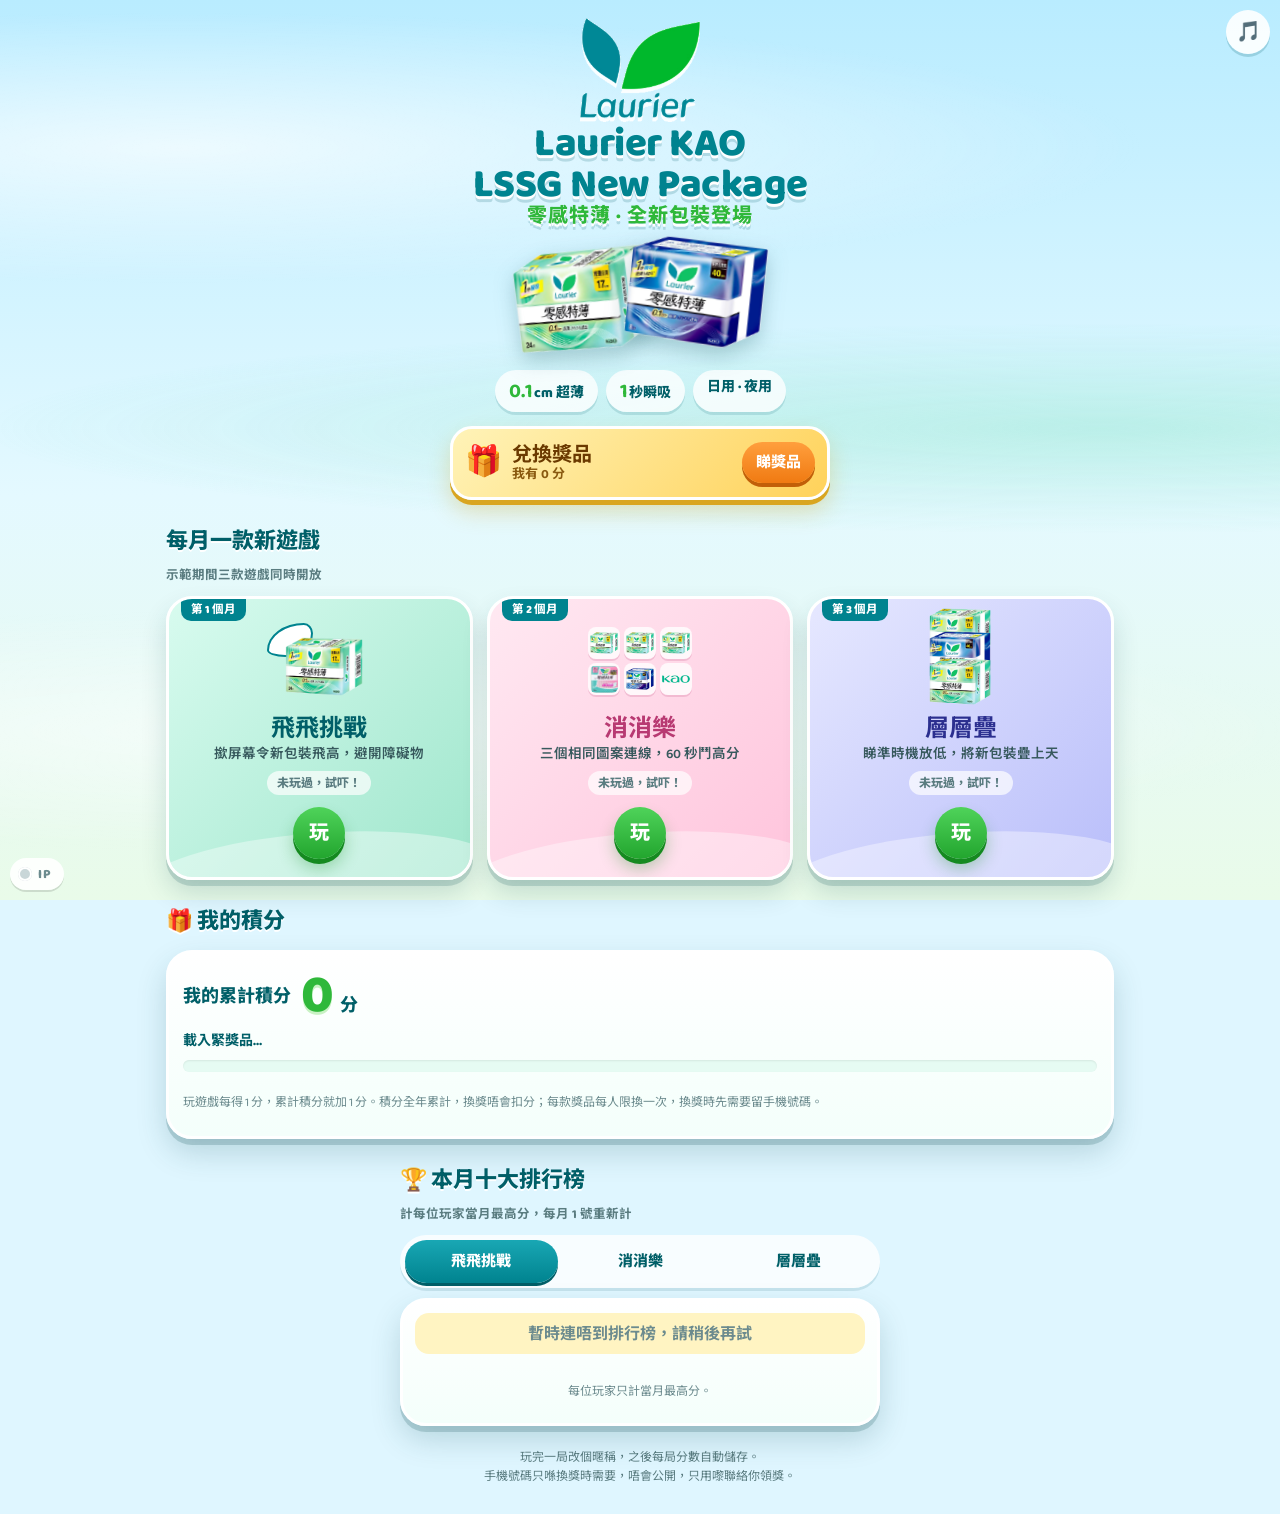
==== commit 10a91a00: "加「兌換獎品」掣：大廳頂部、三款遊戲開始畫面同結算畫面，撳入去睇獎品同所需分數 Co-Authored-By: Claude Opus 5.5 <noreply@anthropic.com> Clau" ====
--- a/index.html
+++ b/index.html
@@ -14,10 +14,10 @@
 <link rel="preconnect" href="https://fonts.googleapis.com">
 <link rel="preconnect" href="https://fonts.gstatic.com" crossorigin>
 <link href="https://fonts.googleapis.com/css2?family=Baloo+2:wght@600;800&family=Noto+Sans+HK:wght@500;700;900&display=swap" rel="stylesheet">
-<link rel="stylesheet" href="shared/common.css?v=13">
-<link rel="stylesheet" href="shared/ip.css?v=13">
-<script src="shared/ip.js?v=13"></script>
-<link rel="stylesheet" href="hub.css?v=13">
+<link rel="stylesheet" href="shared/common.css?v=14">
+<link rel="stylesheet" href="shared/ip.css?v=14">
+<script src="shared/ip.js?v=14"></script>
+<link rel="stylesheet" href="hub.css?v=14">
 </head>
 <body class="hub">
 <div class="bubbles" aria-hidden="true"></div>
@@ -38,6 +38,11 @@
       <li><b>1</b>秒瞬吸</li>
       <li>日用 · 夜用</li>
     </ul>
+    <button class="rewards-btn" type="button" data-rewards>
+      <span class="rb-icon" aria-hidden="true">🎁</span>
+      <span class="rb-text"><b>兌換獎品</b><small>我有 <span data-pts>0 分</span></small></span>
+      <span class="rb-go">睇獎品</span>
+    </button>
   </header>
 
   <section aria-labelledby="pickTitle">
@@ -91,13 +96,7 @@
 
   <section class="wallet" aria-labelledby="walletTitle">
     <h2 class="sec-title" id="walletTitle">🎁 我的積分</h2>
-    <div class="card wallet-card">
-      <div class="pts-row"><b class="pts" id="myPts">0</b><span>分</span></div>
-      <p class="pts-next" id="ptsNext">玩遊戲每得 1 分，就儲 1 分積分。</p>
-      <div class="pts-bar" aria-hidden="true"><i id="ptsFill"></i></div>
-      <ul class="tiers" id="tiers"></ul>
-      <p class="lb-note">積分全年累計，每月換新遊戲都唔會清零，換獎亦唔會扣分。每款獎品每人限換一次，換獎時先需要留手機號碼。</p>
-    </div>
+    <div class="card wallet-card" data-rewards-inline></div>
   </section>
 
   <section class="board-sec" aria-labelledby="lbTitle">
@@ -118,16 +117,11 @@
   <footer class="foot">玩完一局改個暱稱，之後每局分數自動儲存。<br>手機號碼只喺換獎時需要，唔會公開，只用嚟聯絡你領獎。</footer>
 </main>
 
-<div class="modal" id="redeemModal" hidden>
-  <div class="card pop">
-    <button class="close" type="button" data-close aria-label="關閉">×</button>
-    <h2>🎁 兌換獎品</h2>
-    <div id="redeemBody"></div>
-  </div>
-</div>
 
-<script src="shared/config.js?v=13"></script>
-<script src="shared/common.js?v=13"></script>
-<script src="hub.js?v=13"></script>
+
+<script src="shared/config.js?v=14"></script>
+<script src="shared/common.js?v=14"></script>
+<script src="shared/rewards.js?v=14"></script>
+<script src="hub.js?v=14"></script>
 </body>
 </html>
--- a/shared/common.css
+++ b/shared/common.css
@@ -220,3 +220,50 @@
 .link-btn { display: block; width: 100%; margin-top: 10px; border: 0; background: none; font: 600 13px var(--font); color: var(--teal); text-decoration: underline; }
 .submit-form .form-msg .gain { font-size: 22px; color: var(--green); }
 .submit-form.done .form-msg { line-height: 1.5; }
+
+/* ---------- points and rewards ---------- */
+.wallet-card { width: 100%; text-align: left; padding: 16px 14px 12px; }
+.pts-row { display: flex; align-items: baseline; gap: 6px; }
+.pts-row .pts { font-size: 54px; line-height: 1; font-weight: 800; color: var(--green); text-shadow: 0 3px 0 var(--green-light); font-variant-numeric: tabular-nums; }
+.pts-row span { font-weight: 800; color: var(--teal-dark); font-size: 18px; }
+.pts-next { margin: 6px 0 8px; font-weight: 700; font-size: 14px; color: var(--teal-dark); }
+.pts-bar { height: 12px; border-radius: 99px; background: var(--mint); overflow: hidden; box-shadow: inset 0 1px 2px rgba(0,0,0,.08); }
+.pts-bar i { display: block; height: 100%; width: 0; border-radius: 99px; background: linear-gradient(90deg, var(--green), #a6e86b); transition: width .6s ease; }
+.tiers { list-style: none; margin: 12px 0 0; padding: 0; display: flex; flex-direction: column; gap: 6px; }
+.tiers li { display: flex; align-items: center; gap: 10px; padding: 9px 10px; border-radius: 14px; background: var(--mint); }
+.tiers li.ready { background: #fff4c2; }
+.t-tier { flex: none; padding: 2px 8px; border-radius: 8px; font-size: 11.5px; font-weight: 800; color: #fff; background: var(--teal); white-space: nowrap; }
+.t-info { flex: 1; min-width: 0; display: flex; flex-direction: column; line-height: 1.25; }
+.t-info b { font-size: 15px; }
+.t-info small { font-size: 12px; font-weight: 700; color: #5a7c80; }
+.tiers .btn { flex: none; padding: 6px 16px; font-size: 15px; }
+.t-wait { flex: none; font-size: 12.5px; font-weight: 700; color: #6c8b8e; }
+.t-done { flex: none; font-size: 13px; font-weight: 800; color: var(--green); }
+.redeem-what { display: flex; align-items: center; justify-content: center; gap: 8px; margin: 8px 0 0; font-size: 18px; }
+.redeem-ok { font-weight: 700; line-height: 1.6; }
+.redeem-ok b { font-size: 22px; color: var(--green); }
+.pts-label { font-weight: 800; font-size: 13px; color: #5a7c80; margin-right: 4px; align-self: center; }
+.rewards-card { width: min(400px, 100%); text-align: left; }
+.rewards-card h2 { text-align: center; }
+.rewards-card .pts-row .pts { font-size: 46px; }
+
+/* 兌換獎品 button */
+.rewards-btn {
+  width: min(380px, 100%); display: flex; align-items: center; gap: 10px; text-align: left; margin-top: 14px; padding: 10px 12px;
+  border: 3px solid #fff; border-radius: 22px; font-family: var(--font); color: #6b3a00; cursor: pointer;
+  background: linear-gradient(135deg, #fff3b8, #ffd25a); box-shadow: 0 5px 0 #d9a520, 0 12px 22px rgba(217,165,32,.3);
+}
+.rewards-btn:active { transform: translateY(3px); box-shadow: 0 2px 0 #d9a520; }
+.rewards-btn .rb-icon { font-size: 30px; animation: rbWiggle 2s ease-in-out infinite; }
+@keyframes rbWiggle { 0%, 80%, 100% { rotate: 0deg; } 85% { rotate: -12deg; } 90% { rotate: 12deg; } 95% { rotate: -6deg; } }
+.rewards-btn .rb-text { flex: 1; min-width: 0; display: flex; flex-direction: column; line-height: 1.2; }
+.rewards-btn .rb-text b { font-size: 20px; }
+.rewards-btn .rb-text small { font-size: 13px; font-weight: 700; color: #8a5a10; }
+.rewards-btn .rb-go { flex: none; padding: 8px 14px; border-radius: 99px; font-weight: 800; font-size: 15px; color: #fff; background: linear-gradient(180deg, #ff9f3d, #f07a12); box-shadow: 0 4px 0 #c25f08; }
+.rewards-btn.small { margin-top: 12px; padding: 8px 10px; }
+.rewards-btn.small .rb-icon { font-size: 24px; }
+.rewards-btn.small .rb-text b { font-size: 17px; }
+html.ip .rewards-btn { color: #7a1d4a; background: linear-gradient(135deg, #fff0f6, #ffc4dc); box-shadow: 0 5px 0 #e0789f, 0 12px 22px rgba(224,120,159,.3); }
+html.ip .rewards-btn .rb-text small { color: #9a4a6c; }
+html.ip .rewards-btn .rb-go { background: linear-gradient(180deg, #ff8fbe, #e0457b); box-shadow: 0 4px 0 #b8325f; }
+@media (prefers-reduced-motion: reduce) { .rewards-btn .rb-icon { animation: none; } }
--- a/hub.css
+++ b/hub.css
@@ -113,27 +113,6 @@
 .game-card.locked { filter: grayscale(.7); opacity: .65; pointer-events: none; }
 .game-card.locked .go { background: #9db3b5; box-shadow: 0 5px 0 #7d9193; }
 
-/* ---------- points and rewards ---------- */
-.wallet-card { width: 100%; text-align: left; padding: 16px 14px 12px; }
-.pts-row { display: flex; align-items: baseline; gap: 6px; }
-.pts-row .pts { font-size: 54px; line-height: 1; font-weight: 800; color: var(--green); text-shadow: 0 3px 0 var(--green-light); font-variant-numeric: tabular-nums; }
-.pts-row span { font-weight: 800; color: var(--teal-dark); font-size: 18px; }
-.pts-next { margin: 6px 0 8px; font-weight: 700; font-size: 14px; color: var(--teal-dark); }
-.pts-bar { height: 12px; border-radius: 99px; background: var(--mint); overflow: hidden; box-shadow: inset 0 1px 2px rgba(0,0,0,.08); }
-.pts-bar i { display: block; height: 100%; width: 0; border-radius: 99px; background: linear-gradient(90deg, var(--green), #a6e86b); transition: width .6s ease; }
-.tiers { list-style: none; margin: 12px 0 0; padding: 0; display: flex; flex-direction: column; gap: 6px; }
-.tiers li { display: flex; align-items: center; gap: 10px; padding: 9px 10px; border-radius: 14px; background: var(--mint); }
-.tiers li.ready { background: #fff4c2; }
-.t-tier { flex: none; padding: 2px 8px; border-radius: 8px; font-size: 11.5px; font-weight: 800; color: #fff; background: var(--teal); white-space: nowrap; }
-.t-info { flex: 1; min-width: 0; display: flex; flex-direction: column; line-height: 1.25; }
-.t-info b { font-size: 15px; }
-.t-info small { font-size: 12px; font-weight: 700; color: #5a7c80; }
-.tiers .btn { flex: none; padding: 6px 16px; font-size: 15px; }
-.t-wait { flex: none; font-size: 12.5px; font-weight: 700; color: #6c8b8e; }
-.t-done { flex: none; font-size: 13px; font-weight: 800; color: var(--green); }
-.redeem-what { display: flex; align-items: center; justify-content: center; gap: 8px; margin: 8px 0 0; font-size: 18px; }
-.redeem-ok { font-weight: 700; line-height: 1.6; }
-.redeem-ok b { font-size: 22px; color: var(--green); }
 html.ip .month-tag, html.ip .t-tier { background: #e0457b; }
 html.ip .tiers li { background: #fff0f6; } html.ip .tiers li.ready { background: #ffe1ee; }
 html.ip .pts-bar i { background: linear-gradient(90deg, #ff8fbe, #ffc4da); }
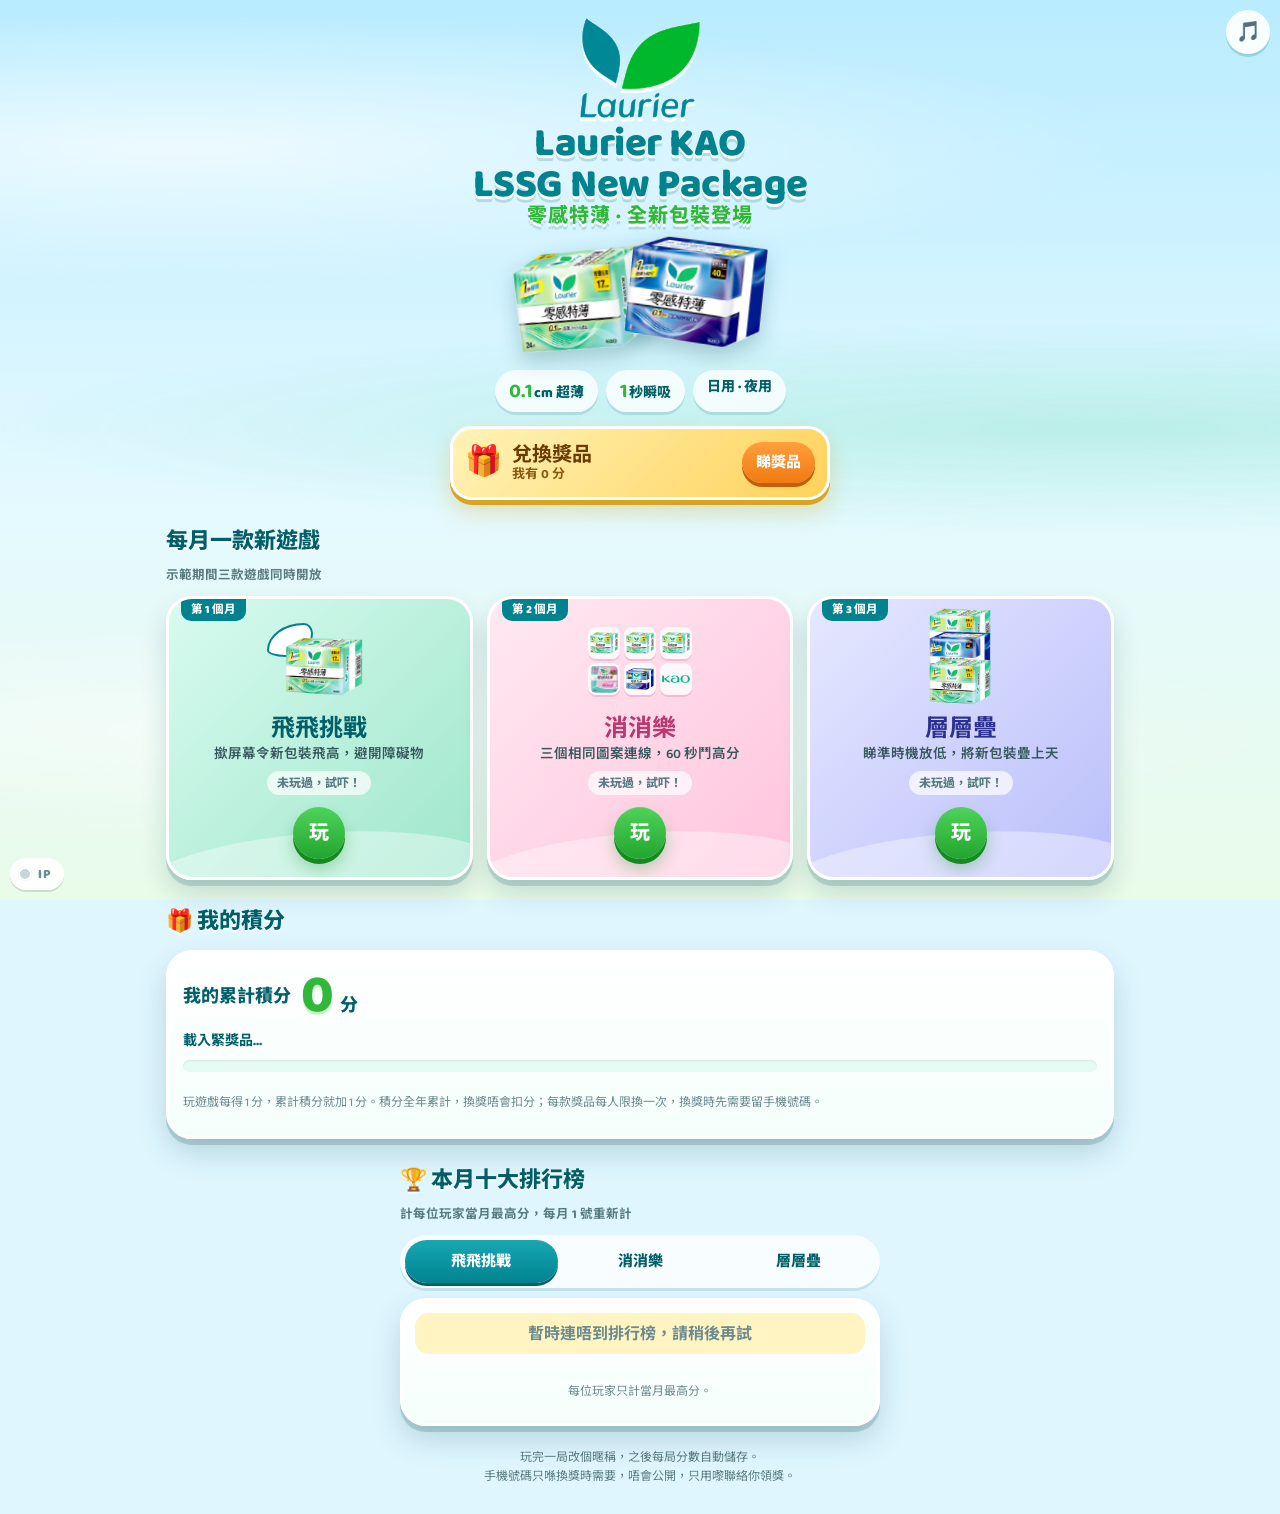
==== commit 65b2a888: "排行榜同一個暱稱只顯示最高分（網頁即時生效，Apps Script 亦同步） Co-Authored-By: Claude Opus 5.5 <noreply@anthropic.com> Claud" ====
--- a/index.html
+++ b/index.html
@@ -120,7 +120,7 @@
 
 
 <script src="shared/config.js?v=14"></script>
-<script src="shared/common.js?v=14"></script>
+<script src="shared/common.js?v=15"></script>
 <script src="shared/rewards.js?v=14"></script>
 <script src="hub.js?v=14"></script>
 </body>
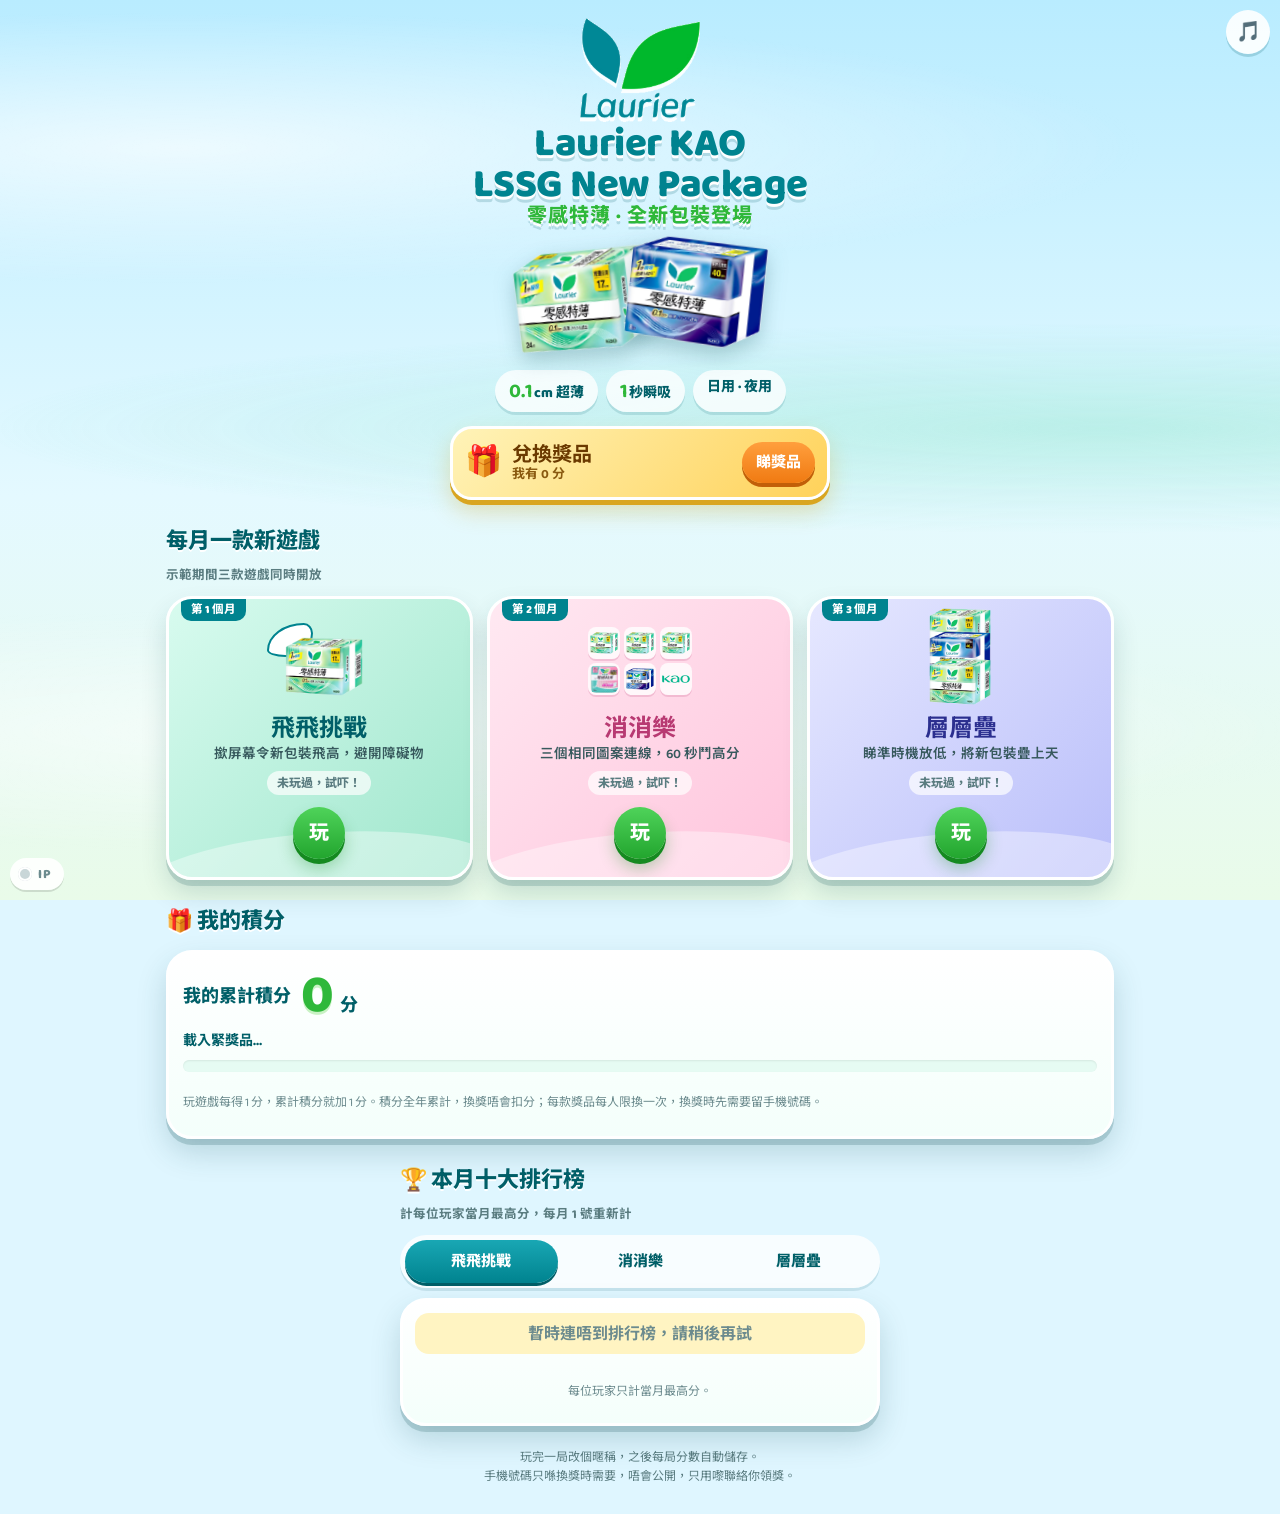
==== commit c47715ea: "結算畫面加「分享成績到 IG」：卡通打卡圖（Kao、Laurier、新包裝、分數、QR code）；Apps Script 加一次性清理舊測試紀錄 Co-Authored-By: Claude Opu" ====
--- a/index.html
+++ b/index.html
@@ -14,10 +14,10 @@
 <link rel="preconnect" href="https://fonts.googleapis.com">
 <link rel="preconnect" href="https://fonts.gstatic.com" crossorigin>
 <link href="https://fonts.googleapis.com/css2?family=Baloo+2:wght@600;800&family=Noto+Sans+HK:wght@500;700;900&display=swap" rel="stylesheet">
-<link rel="stylesheet" href="shared/common.css?v=14">
-<link rel="stylesheet" href="shared/ip.css?v=14">
-<script src="shared/ip.js?v=14"></script>
-<link rel="stylesheet" href="hub.css?v=14">
+<link rel="stylesheet" href="shared/common.css?v=16">
+<link rel="stylesheet" href="shared/ip.css?v=16">
+<script src="shared/ip.js?v=16"></script>
+<link rel="stylesheet" href="hub.css?v=16">
 </head>
 <body class="hub">
 <div class="bubbles" aria-hidden="true"></div>
@@ -119,9 +119,9 @@
 
 
 
-<script src="shared/config.js?v=14"></script>
-<script src="shared/common.js?v=15"></script>
-<script src="shared/rewards.js?v=14"></script>
-<script src="hub.js?v=14"></script>
+<script src="shared/config.js?v=16"></script>
+<script src="shared/common.js?v=16"></script>
+<script src="shared/rewards.js?v=16"></script>
+<script src="hub.js?v=16"></script>
 </body>
 </html>
--- a/shared/common.css
+++ b/shared/common.css
@@ -267,3 +267,18 @@
 html.ip .rewards-btn .rb-text small { color: #9a4a6c; }
 html.ip .rewards-btn .rb-go { background: linear-gradient(180deg, #ff8fbe, #e0457b); box-shadow: 0 4px 0 #b8325f; }
 @media (prefers-reduced-motion: reduce) { .rewards-btn .rb-icon { animation: none; } }
+
+/* 分享成績 */
+.share-btn { display: block; width: 100%; margin: 12px 0 2px; font-size: 19px; padding: 12px 18px;
+  background: linear-gradient(135deg, #feda75, #fa7e1e 30%, #d62976 60%, #962fbf 85%, #4f5bd5); box-shadow: 0 6px 0 #8a2470, 0 12px 20px rgba(150,47,191,.3); }
+.share-btn:active { box-shadow: 0 2px 0 #8a2470; }
+.share-btn[hidden] { display: none; }
+html.ip .share-btn { background: linear-gradient(135deg, #feda75, #fa7e1e 30%, #d62976 60%, #962fbf 85%, #4f5bd5); box-shadow: 0 6px 0 #8a2470; }
+.share-modal { z-index: 65; }
+.share-card { width: min(420px, 100%); }
+.share-preview { display: flex; justify-content: center; margin: 8px 0 10px; min-height: 120px; align-items: center; }
+.share-preview img { width: min(250px, 62vw); aspect-ratio: 9 / 16; border-radius: 16px; box-shadow: 0 8px 22px rgba(0,60,70,.25); -webkit-user-select: auto; user-select: auto; -webkit-touch-callout: default; }
+.share-actions { display: flex; flex-direction: column; gap: 10px; }
+.share-actions .btn { width: 100%; font-size: 18px; padding: 12px 16px; text-align: center; text-decoration: none; }
+.share-actions [data-act=share] { background: linear-gradient(135deg, #feda75, #fa7e1e 30%, #d62976 60%, #962fbf 85%, #4f5bd5); box-shadow: 0 6px 0 #8a2470; }
+.share-msg { text-align: center; color: var(--teal-dark) !important; font-weight: 700; font-size: 13.5px; min-height: 18px; }
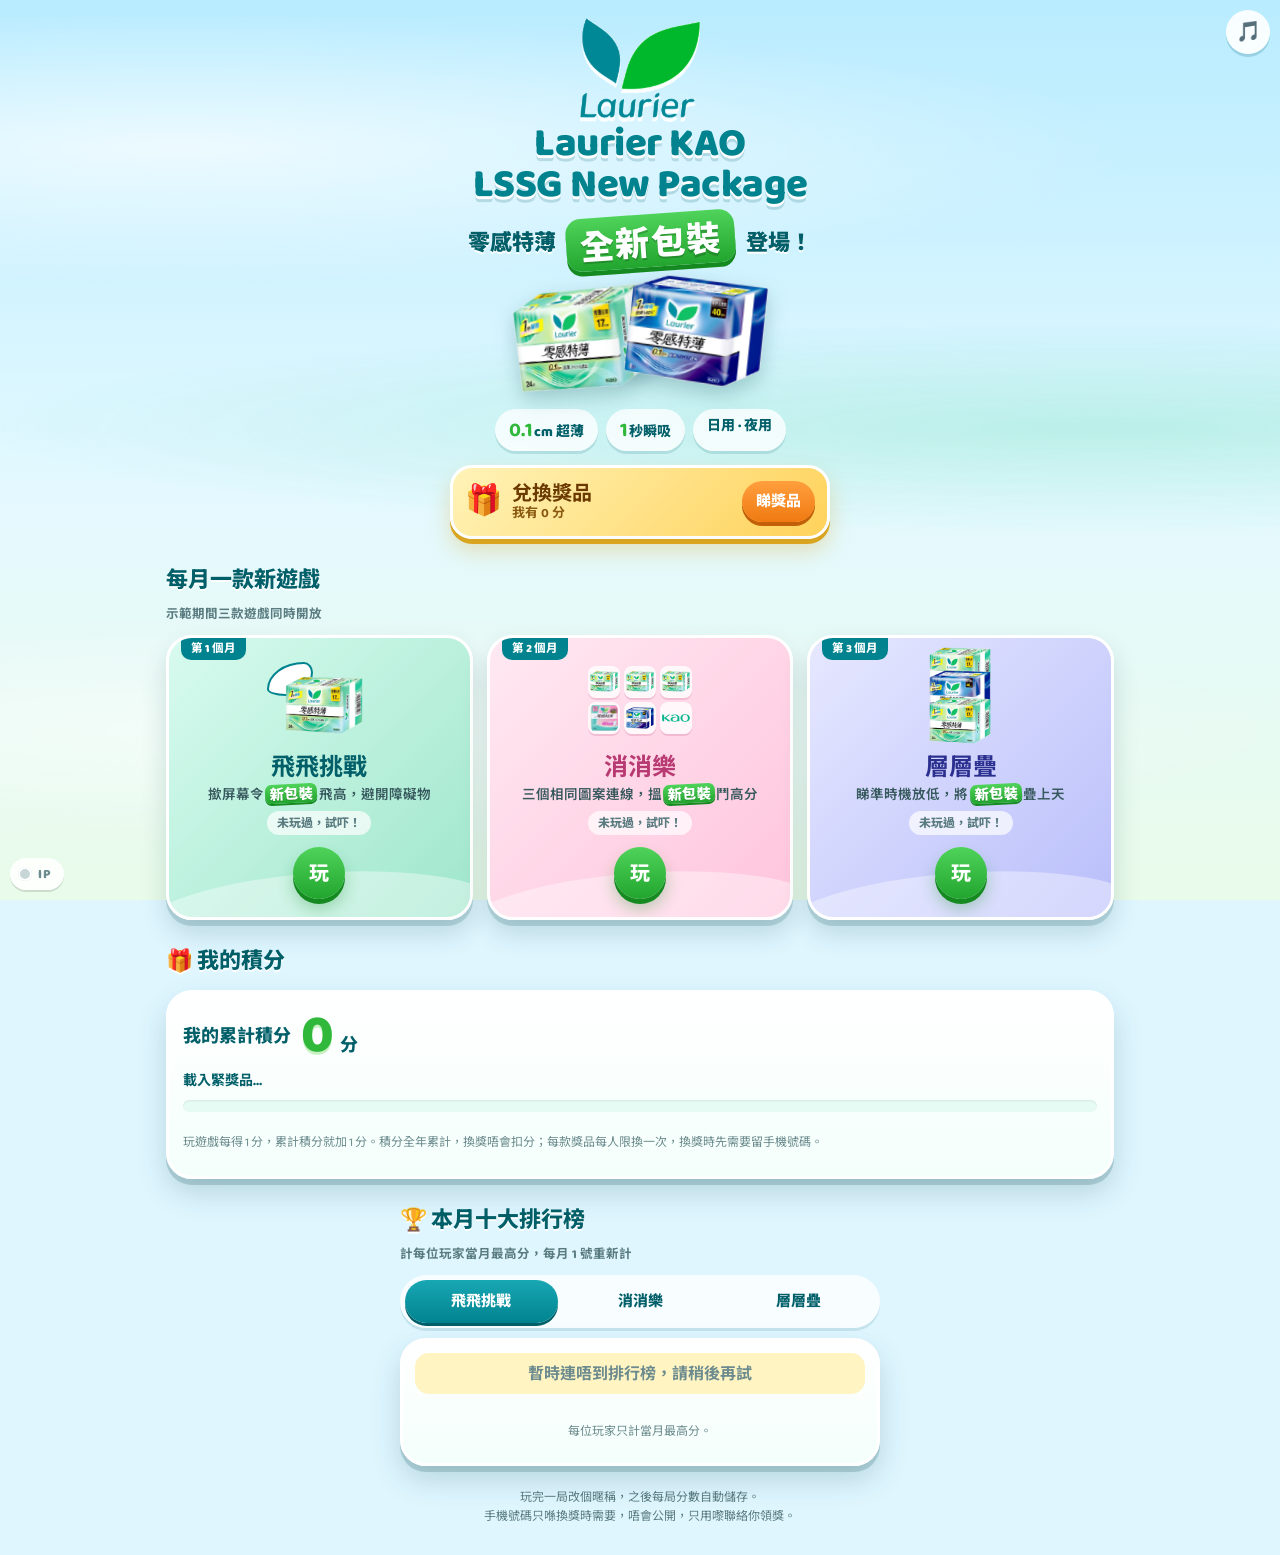
==== commit f9838548: "第一次玩每款遊戲先介紹零感特薄新包裝（聚光燈新手教學，之後唔再出現）；大廳「新包裝」字眼加大加粗 Co-Authored-By: Claude Opus 5.5 <noreply@anthropic." ====
--- a/index.html
+++ b/index.html
@@ -14,10 +14,10 @@
 <link rel="preconnect" href="https://fonts.googleapis.com">
 <link rel="preconnect" href="https://fonts.gstatic.com" crossorigin>
 <link href="https://fonts.googleapis.com/css2?family=Baloo+2:wght@600;800&family=Noto+Sans+HK:wght@500;700;900&display=swap" rel="stylesheet">
-<link rel="stylesheet" href="shared/common.css?v=16">
+<link rel="stylesheet" href="shared/common.css?v=19">
 <link rel="stylesheet" href="shared/ip.css?v=16">
 <script src="shared/ip.js?v=16"></script>
-<link rel="stylesheet" href="hub.css?v=16">
+<link rel="stylesheet" href="hub.css?v=18">
 </head>
 <body class="hub">
 <div class="bubbles" aria-hidden="true"></div>
@@ -28,7 +28,8 @@
     <span class="ip-badge ip-only">IP 期間限定版</span>
     <img class="ip-art ip-mascot" data-ip-art="mascot.png" alt="">
     <img class="logo" src="shared/assets/logo.png?v=3" alt="Laurier">
-    <h1 class="title">Laurier KAO<br>LSSG New Package<small>零感特薄 · 全新包裝登場</small></h1>
+    <h1 class="title">Laurier KAO<br>LSSG New Package</h1>
+    <p class="np-hero"><span class="np-line">零感特薄</span><span class="np np-big">全新包裝</span><span class="np-line">登場！</span></p>
     <div class="hero-packs" aria-hidden="true">
       <img class="hp hp-day" src="shared/assets/new1.png?v=3" alt="">
       <img class="hp hp-night" src="shared/assets/new2.png?v=3" alt="">
@@ -57,7 +58,7 @@
         </div>
         <div class="info">
           <h3>飛飛挑戰</h3>
-          <p>撳屏幕令新包裝飛高，避開障礙物</p>
+          <p>撳屏幕令<b class="np">新包裝</b>飛高，避開障礙物</p>
           <span class="best" data-best="laurier_fly_best"></span>
         </div>
         <span class="go">玩</span>
@@ -72,7 +73,7 @@
         </div>
         <div class="info">
           <h3>消消樂</h3>
-          <p>三個相同圖案連線，60 秒鬥高分</p>
+          <p>三個相同圖案連線，搵<b class="np">新包裝</b>鬥高分</p>
           <span class="best" data-best="laurier_match_best"></span>
         </div>
         <span class="go">玩</span>
@@ -86,7 +87,7 @@
         </div>
         <div class="info">
           <h3>層層疊</h3>
-          <p>睇準時機放低，將新包裝疊上天</p>
+          <p>睇準時機放低，將<b class="np">新包裝</b>疊上天</p>
           <span class="best" data-best="laurier_stack_best"></span>
         </div>
         <span class="go">玩</span>
--- a/shared/common.css
+++ b/shared/common.css
@@ -282,3 +282,35 @@
 .share-actions .btn { width: 100%; font-size: 18px; padding: 12px 16px; text-align: center; text-decoration: none; }
 .share-actions [data-act=share] { background: linear-gradient(135deg, #feda75, #fa7e1e 30%, #d62976 60%, #962fbf 85%, #4f5bd5); box-shadow: 0 6px 0 #8a2470; }
 .share-msg { text-align: center; color: var(--teal-dark) !important; font-weight: 700; font-size: 13.5px; min-height: 18px; }
+
+/* ---------- 新包裝 spotlight (first game only) ---------- */
+.spot { position: fixed; inset: 0; z-index: 90; cursor: pointer; opacity: 0; transition: opacity .25s; touch-action: none; }
+.spot.in { opacity: 1; } .spot.out { opacity: 0; }
+.spot-hole { position: absolute; border-radius: 50%; box-shadow: 0 0 0 200vmax rgba(0, 20, 25, .72); pointer-events: none; }
+.spot-ring { position: absolute; border-radius: 50%; border: 5px solid #fff; box-shadow: 0 0 0 6px rgba(255,216,77,.85), 0 0 26px 8px rgba(255,216,77,.75); pointer-events: none; animation: spotPulse 1.2s ease-in-out infinite; }
+@keyframes spotPulse { 50% { transform: scale(1.07); box-shadow: 0 0 0 10px rgba(255,216,77,.6), 0 0 40px 14px rgba(255,216,77,.6); } }
+.spot-text { position: absolute; left: 50%; translate: -50% 0; width: min(340px, 88vw); text-align: center; color: #fff; pointer-events: none; }
+.spot-badge { display: inline-block; padding: 2px 12px; border-radius: 99px; font: 800 16px 'Baloo 2', sans-serif; letter-spacing: 2px; color: #fff; background: linear-gradient(180deg, #4fd35a, #22a52e); box-shadow: 0 3px 0 #158a20; animation: pulse 1.2s ease-in-out infinite; }
+.spot-title { display: block; margin: 6px 0 8px; font: 900 34px/1.1 'Noto Sans HK', sans-serif; letter-spacing: 2px; text-shadow: 0 3px 0 rgba(0,0,0,.35); }
+.spot-title em { font-style: normal; font-size: 56px; color: #ffe066; -webkit-text-stroke: 2px #fff; paint-order: stroke fill; text-shadow: 0 4px 0 #e0a800, 0 8px 18px rgba(0,0,0,.4); }
+.spot-tap { display: inline-block; padding: 8px 18px; border-radius: 99px; font: 800 17px 'Noto Sans HK', sans-serif; background: rgba(255,255,255,.18); border: 2px solid rgba(255,255,255,.6); animation: tapBlink 1.4s ease-in-out infinite; }
+@keyframes tapBlink { 50% { opacity: .55; } }
+.spot-arrow { position: absolute; width: 44px; height: 62px; pointer-events: none; }
+.spot-arrow::before { content: ''; position: absolute; left: 15px; width: 14px; height: 34px; border-radius: 7px; background: #ffe066; box-shadow: 0 3px 0 #e0a800; }
+.spot-arrow::after { content: ''; position: absolute; left: 0; width: 0; height: 0; border-left: 22px solid transparent; border-right: 22px solid transparent; }
+.spot-arrow.down::before { top: 0; } .spot-arrow.down::after { top: 30px; border-top: 30px solid #ffe066; }
+.spot-arrow.up::before { bottom: 0; } .spot-arrow.up::after { bottom: 30px; border-bottom: 30px solid #ffe066; }
+.spot-arrow.down { animation: arrowDown .8s ease-in-out infinite; } .spot-arrow.up { animation: arrowUp .8s ease-in-out infinite; }
+@keyframes arrowDown { 50% { translate: 0 10px; } } @keyframes arrowUp { 50% { translate: 0 -10px; } }
+html.ip .spot-ring { box-shadow: 0 0 0 6px rgba(255,143,190,.9), 0 0 26px 8px rgba(255,143,190,.8); }
+html.ip .spot-badge { background: linear-gradient(180deg, #ff8fbe, #e0457b); box-shadow: 0 3px 0 #b8325f; }
+@media (prefers-reduced-motion: reduce) { .spot-ring, .spot-arrow, .spot-tap, .spot-badge { animation: none; } }
+
+/* ---------- 新包裝 as a sticker word ---------- */
+.np {
+  display: inline-block; padding: 0 .28em; margin: 0 .08em; border-radius: .45em; rotate: -3deg;
+  font-family: 'Noto Sans HK', sans-serif; font-weight: 900; color: #fff; letter-spacing: .04em;
+  background: linear-gradient(180deg, #4fd35a, #22a52e); box-shadow: 0 .14em 0 #158a20;
+  text-shadow: 0 .06em 0 rgba(0,0,0,.18);
+}
+html.ip .np { background: linear-gradient(180deg, #ff8fbe, #e0457b); box-shadow: 0 .14em 0 #b8325f; }
--- a/hub.css
+++ b/hub.css
@@ -116,3 +116,10 @@
 html.ip .month-tag, html.ip .t-tier { background: #e0457b; }
 html.ip .tiers li { background: #fff0f6; } html.ip .tiers li.ready { background: #ffe1ee; }
 html.ip .pts-bar i { background: linear-gradient(90deg, #ff8fbe, #ffc4da); }
+.np-hero { display: flex; align-items: center; justify-content: center; flex-wrap: wrap; gap: 4px 8px; margin: 6px 0 0; }
+.np-line { font: 900 22px 'Noto Sans HK', sans-serif; color: var(--teal-dark); text-shadow: 0 2px 0 #fff; }
+.np-big { font-size: 34px; padding: 2px 14px; rotate: -4deg; animation: npBounce 2.4s ease-in-out infinite; }
+@keyframes npBounce { 0%, 70%, 100% { transform: scale(1); } 80% { transform: scale(1.12); } 90% { transform: scale(.96); } }
+.game-card p .np { font-size: 1.05em; padding: 0 .3em; }
+html.ip .np-line { color: #b8325f; }
+@media (prefers-reduced-motion: reduce) { .np-big { animation: none; } }
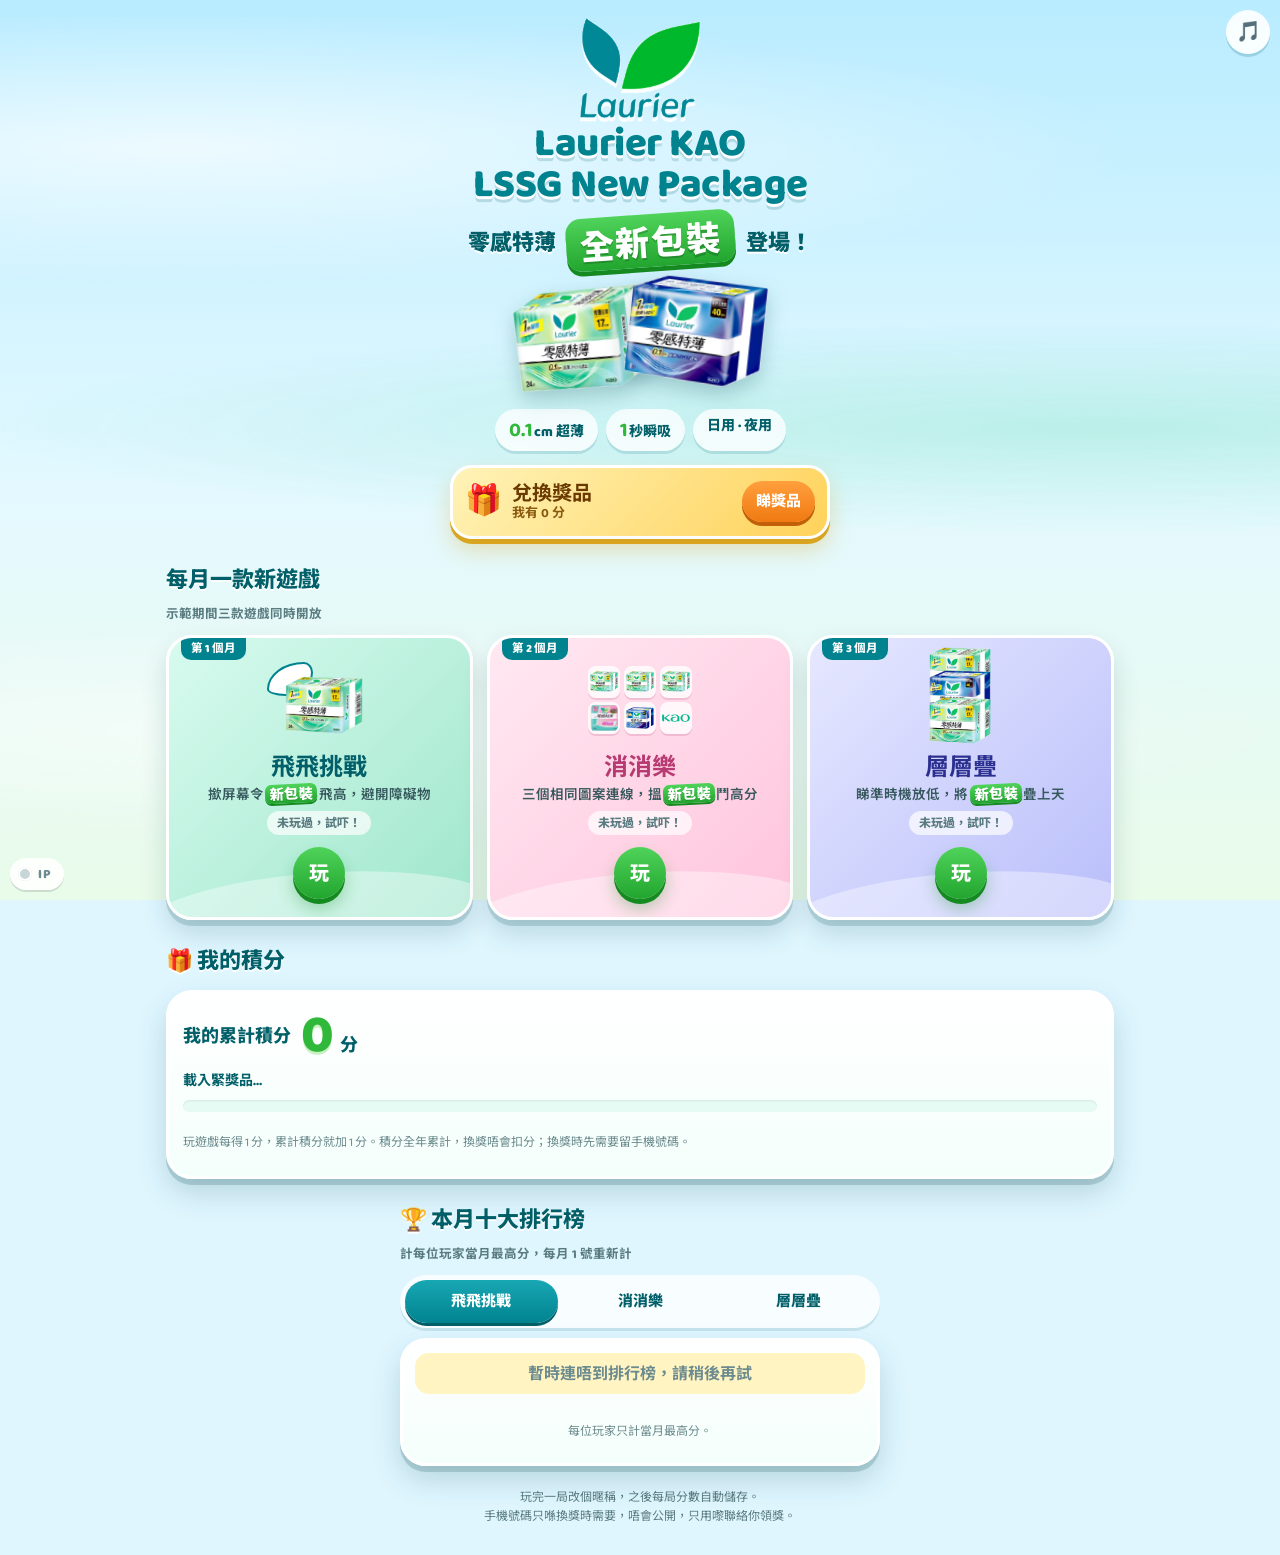
==== commit 177204a1: "兌換畫面刪走「每人限換一次」字眼 Co-Authored-By: Claude Opus 5.5 <noreply@anthropic.com> Claude-Session: https://cla" ====
--- a/index.html
+++ b/index.html
@@ -122,7 +122,7 @@
 
 <script src="shared/config.js?v=16"></script>
 <script src="shared/common.js?v=16"></script>
-<script src="shared/rewards.js?v=16"></script>
+<script src="shared/rewards.js?v=20"></script>
 <script src="hub.js?v=16"></script>
 </body>
 </html>
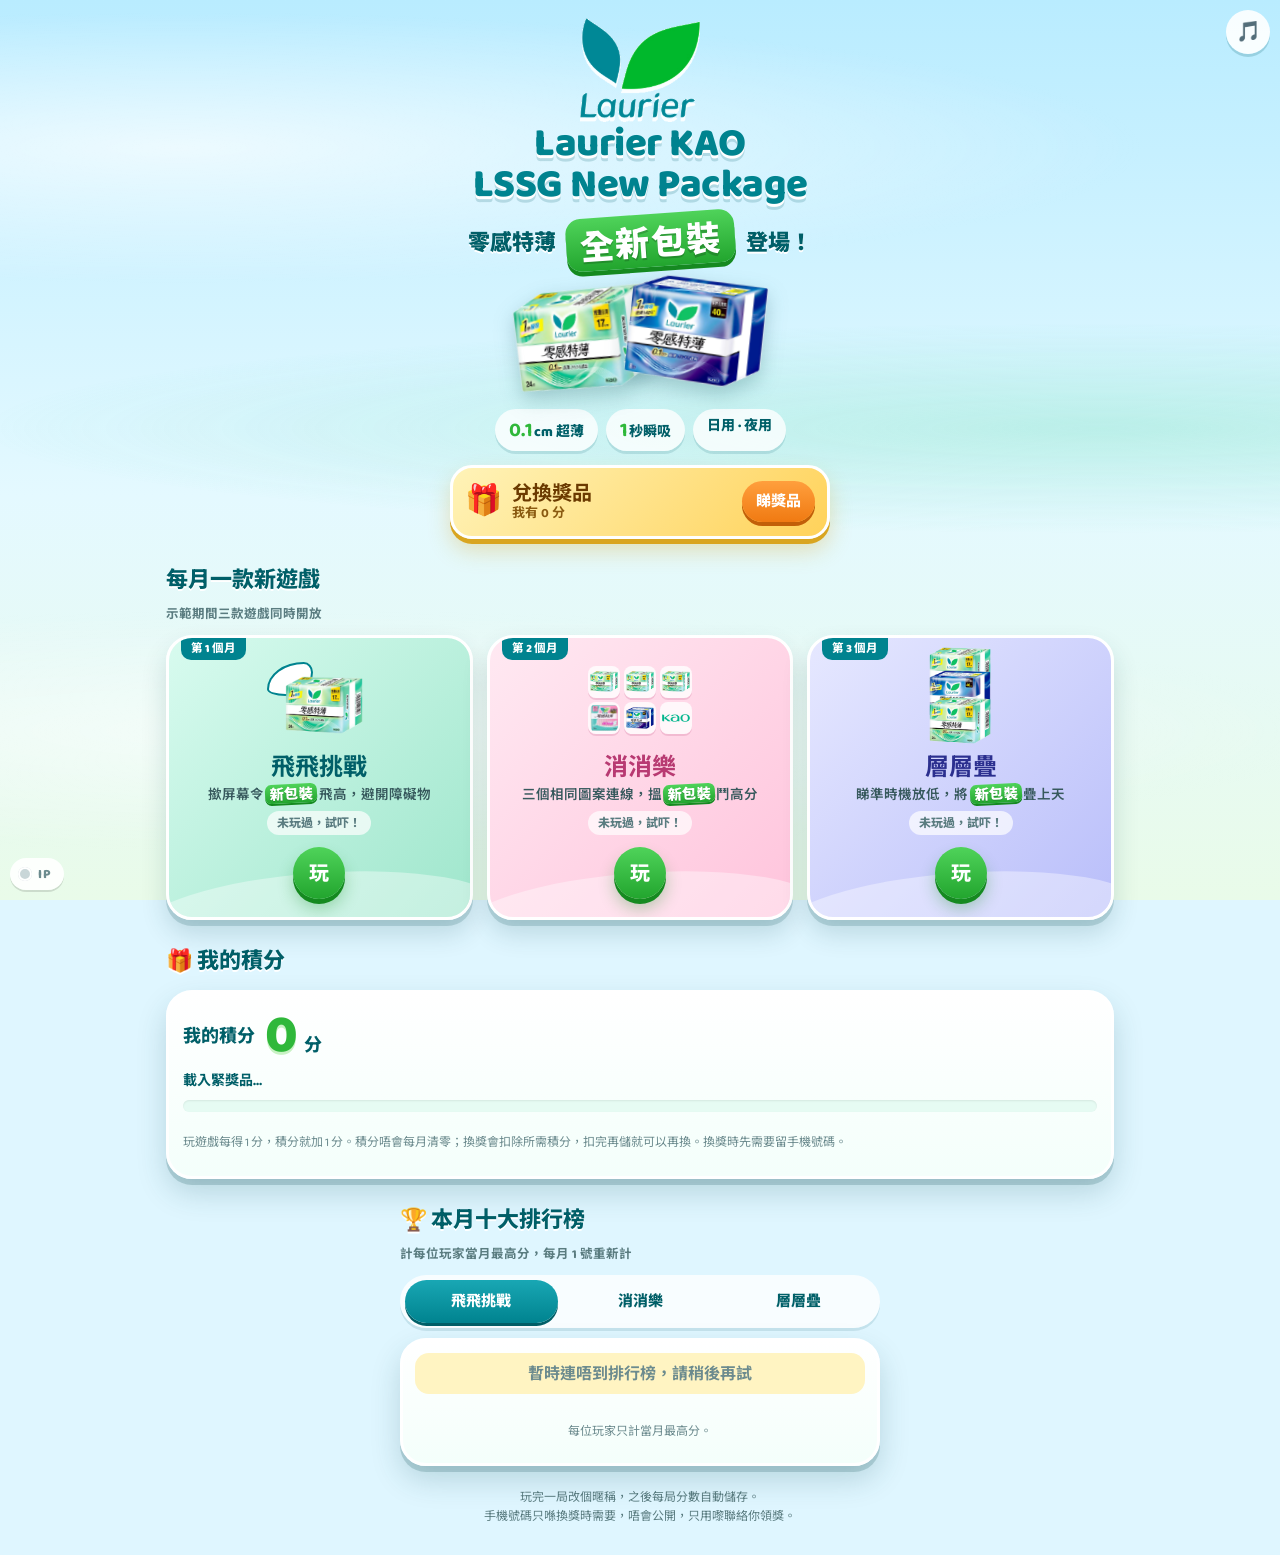
==== commit 2ac2ec3e: "換獎改為扣分制：每次兌換扣除所需積分，冇次數限制 - Apps Script：可用積分 = 累計賺取 − 已扣除；Redeem 分頁加「扣除積分」欄；取消每人每款限換一次 - 兌換畫面顯示「我的積分」" ====
--- a/index.html
+++ b/index.html
@@ -14,7 +14,7 @@
 <link rel="preconnect" href="https://fonts.googleapis.com">
 <link rel="preconnect" href="https://fonts.gstatic.com" crossorigin>
 <link href="https://fonts.googleapis.com/css2?family=Baloo+2:wght@600;800&family=Noto+Sans+HK:wght@500;700;900&display=swap" rel="stylesheet">
-<link rel="stylesheet" href="shared/common.css?v=19">
+<link rel="stylesheet" href="shared/common.css?v=21">
 <link rel="stylesheet" href="shared/ip.css?v=16">
 <script src="shared/ip.js?v=16"></script>
 <link rel="stylesheet" href="hub.css?v=18">
@@ -122,7 +122,7 @@
 
 <script src="shared/config.js?v=16"></script>
 <script src="shared/common.js?v=16"></script>
-<script src="shared/rewards.js?v=20"></script>
+<script src="shared/rewards.js?v=21"></script>
 <script src="hub.js?v=16"></script>
 </body>
 </html>
--- a/shared/common.css
+++ b/shared/common.css
@@ -314,3 +314,5 @@
   text-shadow: 0 .06em 0 rgba(0,0,0,.18);
 }
 html.ip .np { background: linear-gradient(180deg, #ff8fbe, #e0457b); box-shadow: 0 .14em 0 #b8325f; }
+.redeem-cost { margin: 10px 0 0; padding: 8px 10px; border-radius: 12px; background: #fff4c2; font-weight: 700; font-size: 14px; text-align: center; color: #6b3a00; }
+.redeem-cost b { font-size: 17px; }
